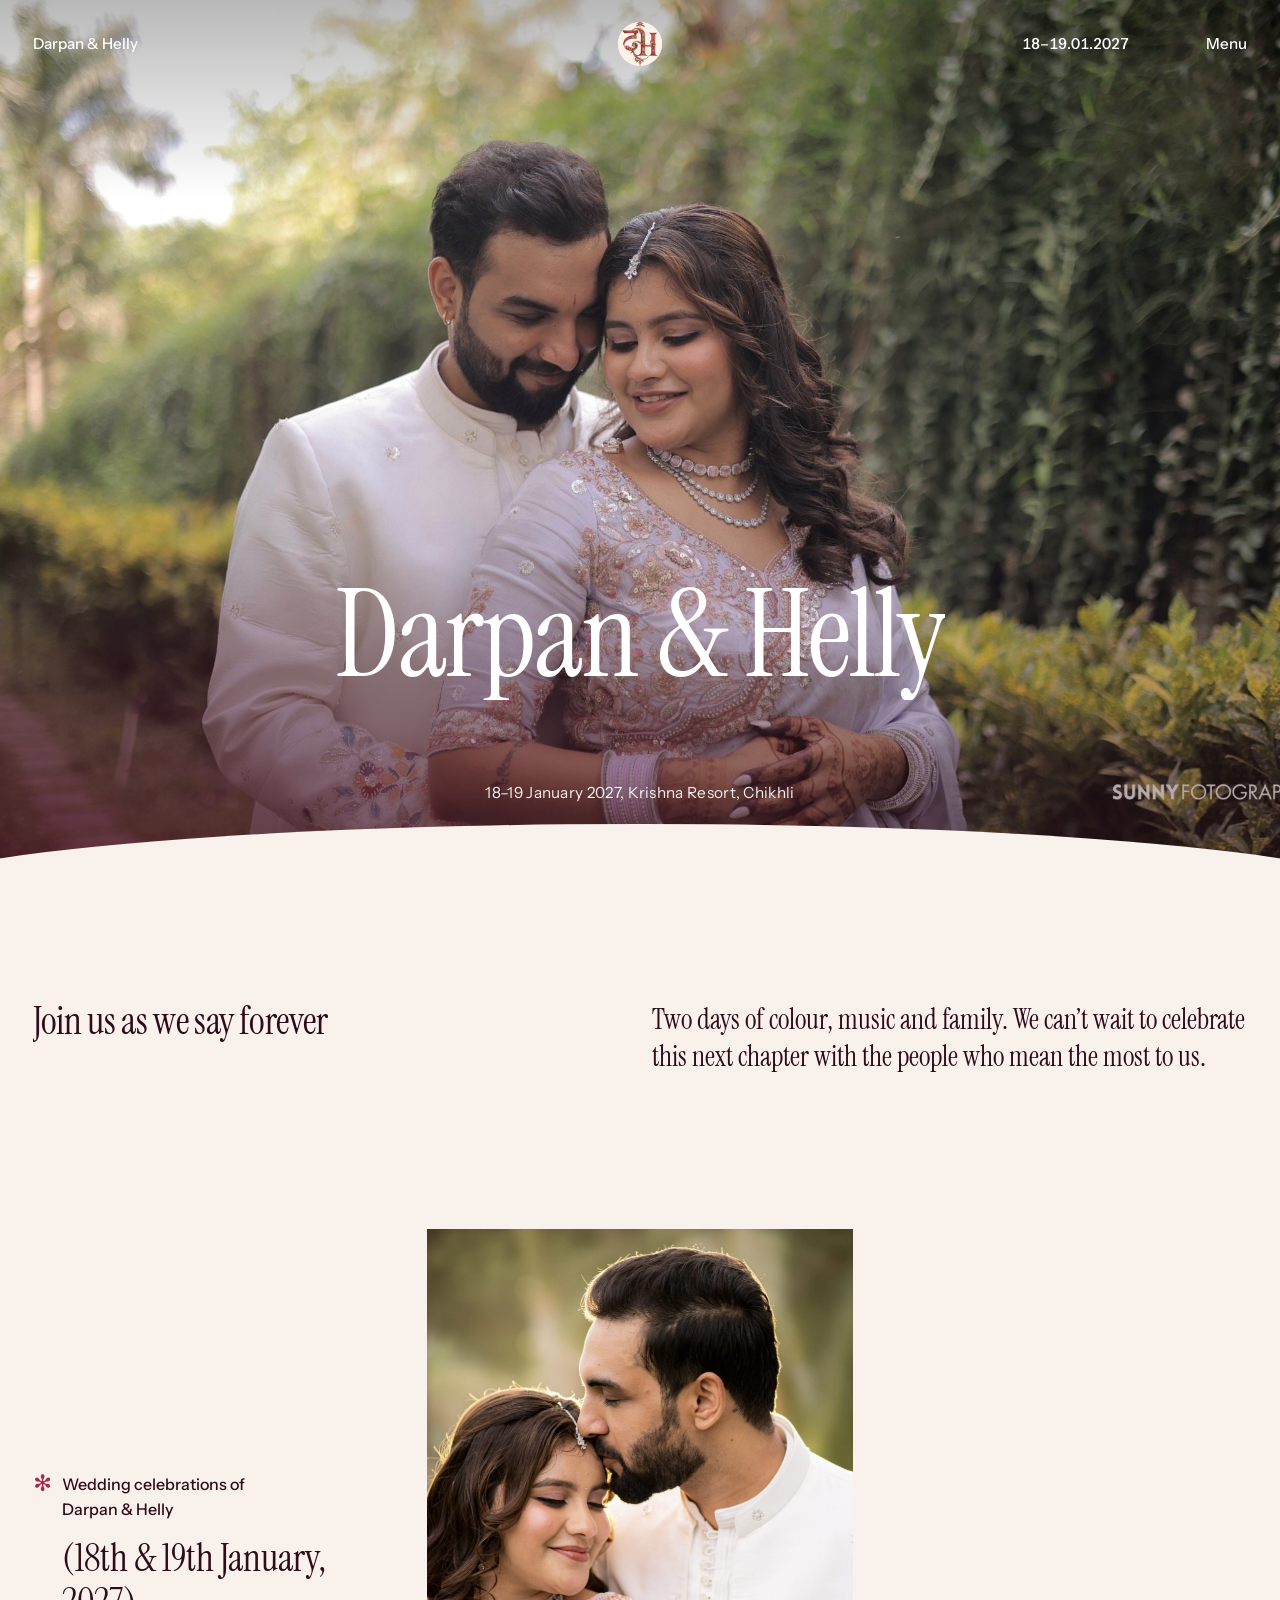
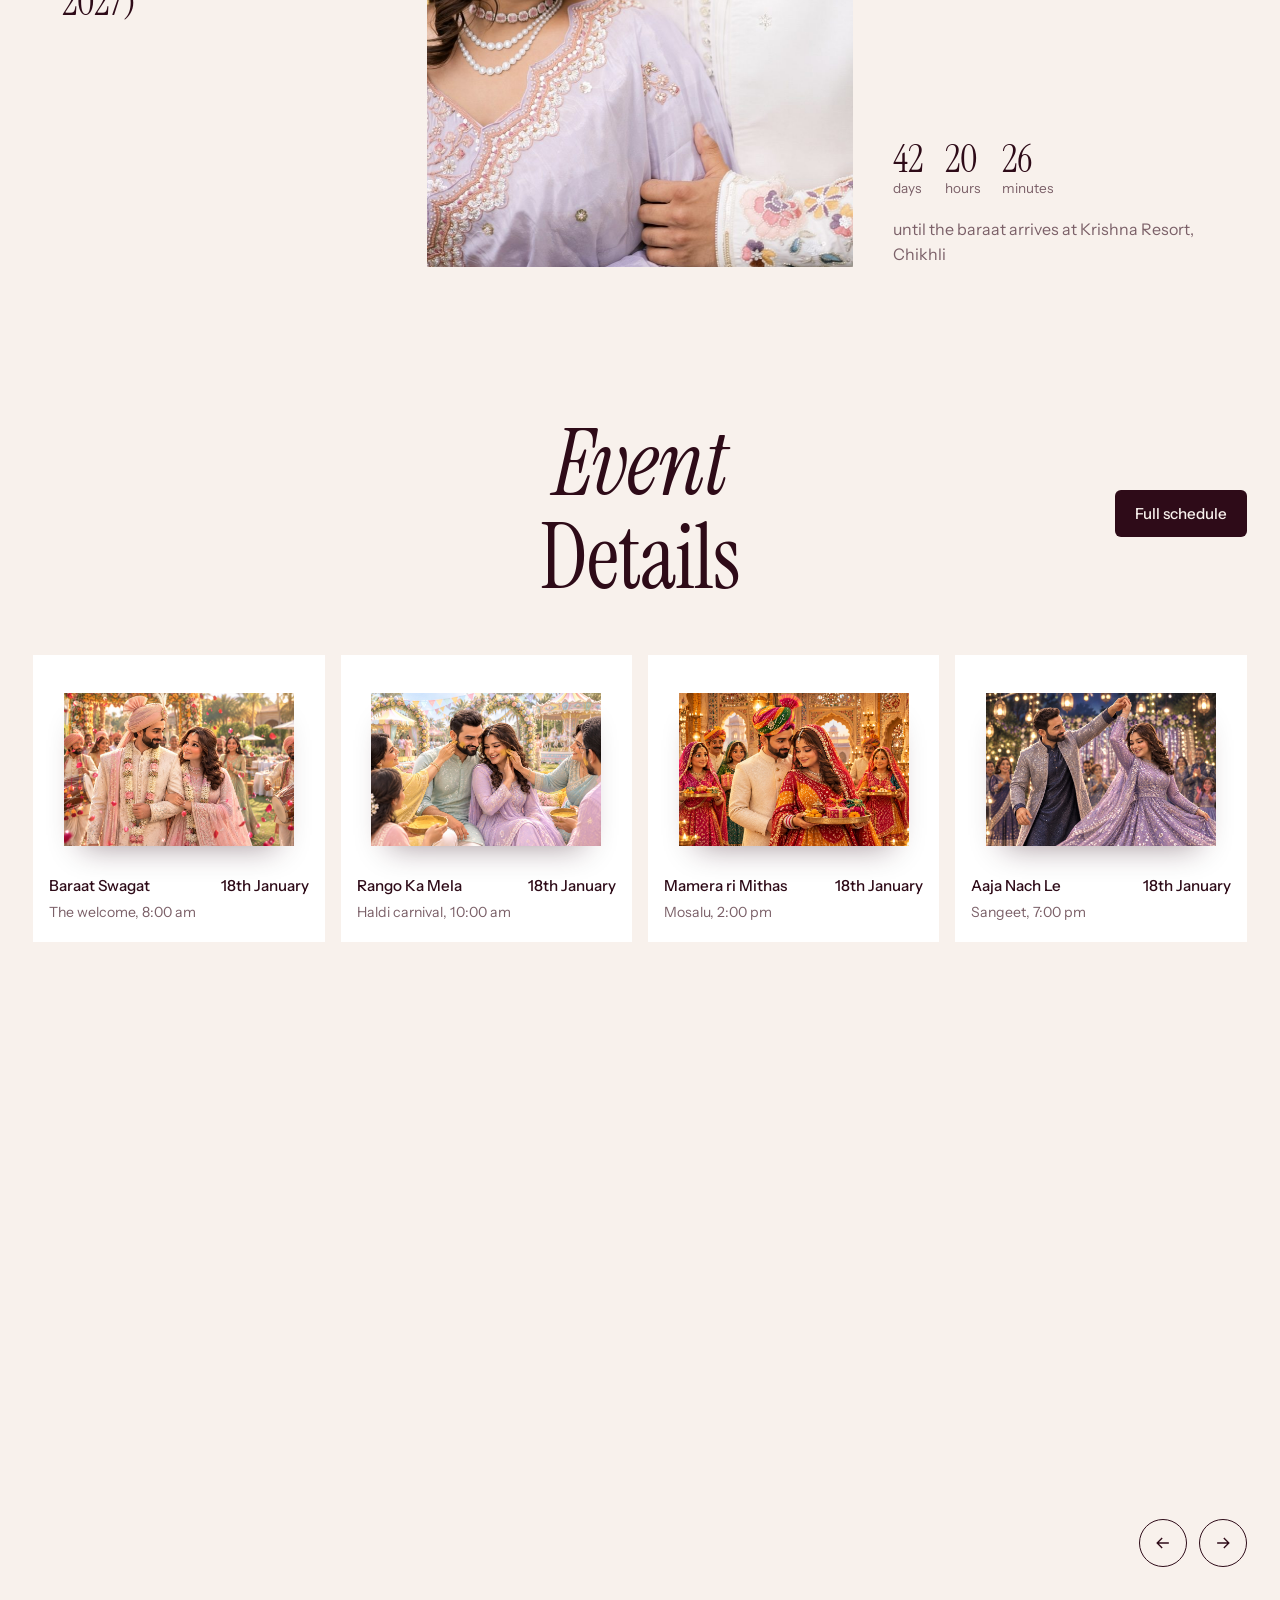
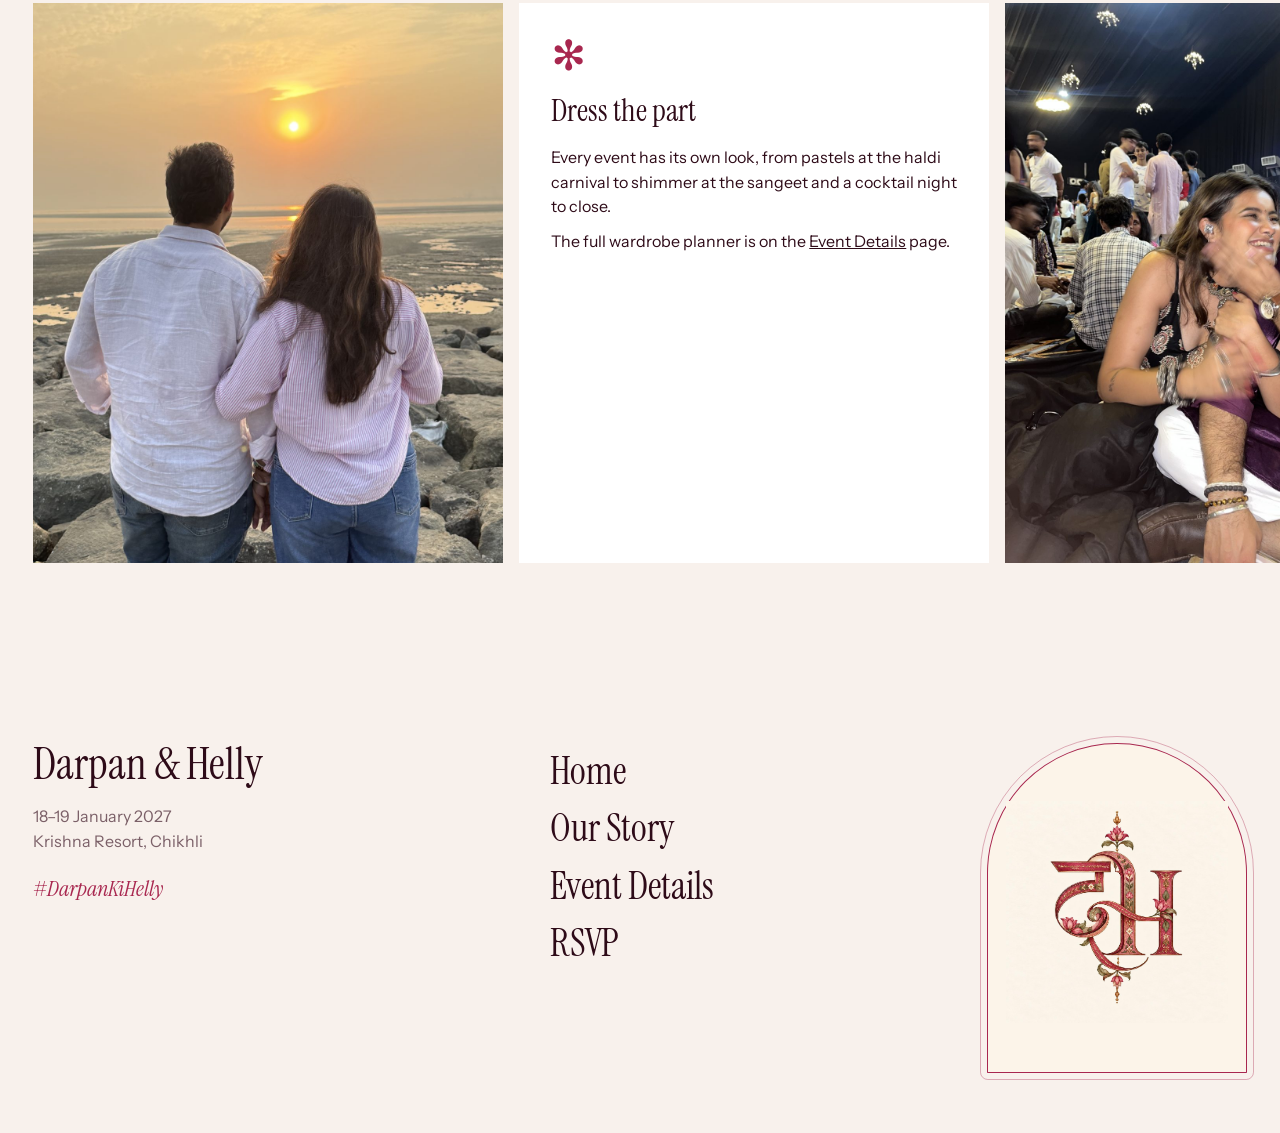
==== index.html @ 76042029 "Add Darpan & Helly wedding website Multi-page invitation site: home, story, events schedule, per-eve" ====
<!doctype html>
<html lang="en">
<head>
<meta charset="utf-8">
<meta name="viewport" content="width=device-width, initial-scale=1, viewport-fit=cover">
<title>Darpan &amp; Helly – 18–19 January 2027</title>
<meta name="description" content="Darpan & Helly invite you to their wedding celebrations, 18–19 January 2027 at Krishna Resort, Chikhli. #DarpanKiHelly">
<meta property="og:title" content="Darpan & Helly – #DarpanKiHelly">
<meta property="og:description" content="18–19 January 2027, Krishna Resort, Chikhli">
<meta property="og:image" content="assets/img/hero.jpg">
<meta name="theme-color" content="#F8F1EC">
<link rel="icon" href="assets/img/logo.jpg">
<link rel="preconnect" href="https://fonts.googleapis.com">
<link rel="preconnect" href="https://fonts.gstatic.com" crossorigin>
<link href="https://fonts.googleapis.com/css2?family=Instrument+Sans:wght@400;500;600&family=Instrument+Serif:ital@0;1&display=swap" rel="stylesheet">
<link rel="stylesheet" href="assets/style.css">
</head>
<body>

<header class="head">
  <a class="head__names" href="index.html">Darpan &amp; Helly</a>
  <a class="head__mark" href="index.html" aria-label="Home"><img src="assets/img/logo.jpg" alt=""></a>
  <div class="head__right">
    <span class="head__date">18–19.01.2027</span>
    <button class="head__menu" type="button" aria-expanded="false" aria-controls="menu">Menu</button>
  </div>
</header>
<nav class="menu" id="menu" aria-hidden="true" aria-label="Site">
  <div class="menu__photo"><img src="assets/img/IMG_0318.jpg" alt=""></div>
  <ul class="menu__links">
    <li><a href="index.html" aria-current="page">Home</a></li>
    <li><a href="story.html">Our Story</a></li>
    <li><a href="events.html">Event Details</a></li>
    <li><a href="rsvp.html">RSVP</a></li>
  </ul>
</nav>

<main>
  <section class="hero">
    <div class="hero__img"><img src="assets/img/hero.jpg" alt="Darpan holding Helly close in a garden" fetchpriority="high"></div>
    <h1 class="hero__title" data-lines>
      <span class="line"><span>Darpan &amp; Helly</span></span>
      <span class="line"><span class="hero__sub">18–19 January 2027, Krishna Resort, Chikhli</span></span>
    </h1>
  </section>

  <section class="intro wrap">
    <h2 class="h-lg" data-lines><span class="line"><span>Join us as we say forever</span></span></h2>
    <p class="lede fade" data-delay="1">Two days of colour, music and family. We can’t wait to celebrate this next chapter with the people who mean the most to us.</p>
  </section>

  <section class="feature wrap section">
    <div class="feature__text fade">
      <span class="feature__star" aria-hidden="true">✻</span>
      <div>
        <p class="feature__label">Wedding celebrations of Darpan &amp; Helly</p>
        <p class="feature__dates">(18th &amp; 19th January, 2027)</p>
      </div>
    </div>
    <div class="feature__photo"><img src="assets/img/IMG_2235.jpg" alt="Darpan kisses Helly's forehead at golden hour"></div>
    <div class="feature__side fade" data-delay="1">
      <div class="countdown" id="countdown" aria-label="Time until the celebrations begin">
        <div><b data-u="d">–</b><span>days</span></div>
        <div><b data-u="h">–</b><span>hours</span></div>
        <div><b data-u="m">–</b><span>minutes</span></div>
      </div>
      <p class="feature__place">until the baraat arrives at Krishna Resort, Chikhli</p>
    </div>
  </section>

  <section class="wrap section" aria-labelledby="ev-h">
    <div class="sec-head">
      <h2 class="display" id="ev-h" data-lines><span class="line"><span><i>Event</i></span></span><span class="line"><span>Details</span></span></h2>
      <a class="btn" href="events.html">Full schedule</a>
    </div>
    <div class="cards cards--all" id="eventCards"></div>
  </section>

  <section class="section" aria-labelledby="notes-h">
    <div class="notes__top wrap">
      <div>
        <h2 class="h-lg" id="notes-h" data-lines><span class="line"><span>Notes to keep in mind!</span></span></h2>
        <p class="fade" style="margin-top:16px">Everything you need to know in one place. Give it a quick read so nothing catches you off guard.</p>
      </div>
      <div class="notes__arrows">
        <button class="arrow" type="button" data-prev aria-label="Previous note"><svg viewBox="0 0 24 24" fill="none" stroke="currentColor" stroke-width="1.6"><path d="M19 12H5M11 6l-6 6 6 6"/></svg></button>
        <button class="arrow" type="button" data-next aria-label="Next note"><svg viewBox="0 0 24 24" fill="none" stroke="currentColor" stroke-width="1.6"><path d="M5 12h14M13 6l6 6-6 6"/></svg></button>
      </div>
    </div>
    <div class="track fade">
      <div class="note"><img src="assets/img/IMG_0069.jpg" alt="Darpan and Helly watching the sunset by the sea" loading="lazy"></div>
      <div class="note note--text">
        <span class="note__star" aria-hidden="true">✻</span>
        <h3>Dress the part</h3>
        <p>Every event has its own look, from pastels at the haldi carnival to shimmer at the sangeet and a cocktail night to close.</p>
        <p>The full wardrobe planner is on the <a href="events.html#planner">Event Details</a> page.</p>
      </div>
      <div class="note"><img src="assets/img/IMG_0826.jpg" alt="Helly laughing as Darpan teases her" loading="lazy"></div>
      <div class="note note--text">
        <span class="note__star" aria-hidden="true">✻</span>
        <h3>Pack for the pool</h3>
        <p>On the morning of the 19th, the Cricket Olympics are followed by a pool party. Bring jeans or trackpants for the match, and swimwear for after.</p>
      </div>
      <div class="note"><img src="assets/img/IMG_0326.jpg" alt="Helly's lehenga flares as she spins" loading="lazy"></div>
      <div class="note note--text">
        <span class="note__star" aria-hidden="true">✻</span>
        <h3>Chovihaar facility</h3>
        <p>Chovihaar is available on both evenings, on 18th and 19th January.</p>
      </div>
      <div class="note"><img src="assets/img/IMG_8492.jpg" alt="Helly's mehendi hand with her ring, resting on Darpan's" loading="lazy"></div>
      <div class="note note--text">
        <span class="note__star" aria-hidden="true">✻</span>
        <h3>RSVP early</h3>
        <p>Let us know you’re coming so we can plan stay, meals and transport. Send your RSVP from the <a href="rsvp.html">RSVP page</a>, or call Darpan on +91 98247 68648.</p>
        <p>Breakfast on the morning of the 20th wraps things up.</p>
      </div>
    </div>
  </section>
</main>

<footer class="foot wrap">
  <div>
    <p class="foot__names">Darpan &amp; Helly</p>
    <p class="foot__info">18–19 January 2027<br>Krishna Resort, Chikhli</p>
    <p class="foot__tag">#DarpanKiHelly</p>
  </div>
  <ul class="foot__links">
    <li><a href="index.html">Home</a></li>
    <li><a href="story.html">Our Story</a></li>
    <li><a href="events.html">Event Details</a></li>
    <li><a href="rsvp.html">RSVP</a></li>
  </ul>
  <div class="foot__card"><img src="assets/img/logo.jpg" alt="Darpan and Helly monogram" loading="lazy"></div>
</footer>

<script src="assets/events-data.js"></script>
<script src="assets/main.js"></script>
</body>
</html>
---- assets/style.css ----
/* Darpan & Helly — editorial layout, colours from the monogram */
:root {
  --bg: #F8F1EC;
  --card: #FFFFFF;
  --sand: #F1E6DA;     /* menu + notes */
  --ink: #2E0B18;      /* deep wine text */
  --rani: #A8274F;     /* monogram crimson-pink */
  --wine: #6E1530;     /* story page */
  --lotus: #E39AAE;
  --sage: #6F7F55;
  --muted: #7B6068;
  --line: rgba(46, 11, 24, .14);

  --serif: "Instrument Serif", "Times New Roman", serif;
  --sans: "Instrument Sans", system-ui, sans-serif;

  --gutter: clamp(16px, 2.6vw, 40px);
  --ease: cubic-bezier(.22, 1, .36, 1);
}

*, *::before, *::after { box-sizing: border-box; }
html { -webkit-text-size-adjust: 100%; }
body {
  margin: 0;
  background: var(--bg);
  color: var(--ink);
  font-family: var(--sans);
  font-size: 16px;
  line-height: 1.55;
  overflow-x: hidden;
}
body.menu-open { overflow: hidden; }
img { display: block; max-width: 100%; }
a { color: inherit; }
button { font: inherit; color: inherit; }
:focus-visible { outline: 2px solid var(--rani); outline-offset: 3px; }
.sr-only { position: absolute; width: 1px; height: 1px; overflow: hidden; clip: rect(0 0 0 0); white-space: nowrap; }

.serif { font-family: var(--serif); font-weight: 400; }
.display {
  font-family: var(--serif); font-weight: 400;
  font-size: clamp(3rem, 7vw, 6.2rem);
  line-height: .98; letter-spacing: -.01em;
  margin: 0;
}
.display i { font-style: italic; }
.h-lg { font-family: var(--serif); font-weight: 400; font-size: clamp(2.2rem, 4.2vw, 3.6rem); line-height: 1.02; letter-spacing: -.01em; margin: 0; }
.h-md { font-family: var(--serif); font-weight: 400; font-size: clamp(1.6rem, 2.4vw, 2.2rem); line-height: 1.1; margin: 0; }
.lede { font-family: var(--serif); font-size: clamp(1.45rem, 2.2vw, 2rem); line-height: 1.3; margin: 0; }
.wrap { padding-left: var(--gutter); padding-right: var(--gutter); }
.section { padding-top: clamp(80px, 12vw, 160px); }

.btn {
  display: inline-flex; align-items: center; justify-content: center; gap: .5em;
  background: var(--ink); color: var(--bg);
  border: 0; border-radius: 6px;
  padding: .75em 1.3em;
  font-size: .95rem; font-weight: 500;
  text-decoration: none; cursor: pointer;
  transition: background .3s var(--ease), transform .3s var(--ease);
}
.btn:hover { background: var(--rani); }
.btn--pill { border-radius: 999px; }
.btn--light { background: var(--bg); color: var(--ink); }
.btn--light:hover { background: var(--lotus); }
.btn--line { background: transparent; color: var(--ink); box-shadow: inset 0 0 0 1px var(--ink); }
.btn--line:hover { background: var(--ink); color: var(--bg); }

/* ---------- Header ---------- */
.head {
  position: fixed; top: 0; left: 0; right: 0; z-index: 40;
  display: grid; grid-template-columns: 1fr auto 1fr; align-items: center;
  padding: 22px var(--gutter);
  color: #fff;
  transition: transform .5s var(--ease), background .4s, color .4s, padding .4s;
}
.head__names { font-size: .95rem; font-weight: 500; text-decoration: none; justify-self: start; }
.head__mark { width: 44px; height: 44px; border-radius: 50%; overflow: hidden; justify-self: center; background: #FCF4E9; }
.head__mark img { width: 100%; height: 100%; object-fit: cover; transform: scale(1.35); }
.head__right { justify-self: end; display: flex; align-items: center; gap: clamp(18px, 6vw, 120px); }
.head__date { font-size: .95rem; font-weight: 500; font-variant-numeric: tabular-nums; }
.head__menu { background: none; border: 0; padding: 6px 0; cursor: pointer; font-weight: 500; font-size: .95rem; }
.head.is-solid { background: rgba(248, 241, 236, .92); backdrop-filter: blur(10px); color: var(--ink); padding-top: 12px; padding-bottom: 12px; box-shadow: 0 1px 0 var(--line); }
.head.is-hidden { transform: translateY(-100%); }
.head--dark { color: var(--ink); }
body.menu-open .head { color: var(--ink); background: transparent; box-shadow: none; transform: none; }
@media (max-width: 560px) { .head__date { display: none; } }

/* ---------- Menu overlay ---------- */
.menu {
  position: fixed; inset: 0; z-index: 35;
  background: var(--sand);
  display: grid; grid-template-columns: 1fr; align-items: center;
  padding: 100px var(--gutter) 40px;
  clip-path: inset(0 0 100% 0);
  visibility: hidden;
  transition: clip-path .8s var(--ease), visibility 0s .8s;
}
.menu.is-open { clip-path: inset(0 0 0 0); visibility: visible; transition: clip-path .8s var(--ease); }
.menu__photo { display: none; height: 100%; max-height: 640px; overflow: hidden; }
.menu__photo img { width: 100%; height: 100%; object-fit: cover; transform: scale(1.15); transition: transform 1.2s var(--ease); }
.menu.is-open .menu__photo img { transform: scale(1); }
.menu__links { list-style: none; margin: 0; padding: 0; justify-self: center; text-align: center; }
.menu__links li { overflow: hidden; }
.menu__links a {
  display: inline-block; text-decoration: none;
  font-family: var(--serif); font-size: clamp(2.6rem, 6vw, 4.2rem); line-height: 1.15;
  transform: translateY(110%);
  transition: transform .8s var(--ease), color .3s;
}
.menu__links a:hover, .menu__links a[aria-current="page"] { color: var(--rani); }
.menu.is-open .menu__links a { transform: none; }
.menu.is-open .menu__links li:nth-child(1) a { transition-delay: .25s; }
.menu.is-open .menu__links li:nth-child(2) a { transition-delay: .32s; }
.menu.is-open .menu__links li:nth-child(3) a { transition-delay: .39s; }
.menu.is-open .menu__links li:nth-child(4) a { transition-delay: .46s; }
@media (min-width: 860px) {
  .menu { grid-template-columns: minmax(0, 1fr) minmax(0, 1.4fr); gap: 40px; }
  .menu__photo { display: block; max-width: 440px; }
}

/* ---------- Hero ---------- */
.hero {
  position: relative; height: 100svh; min-height: 560px;
  overflow: hidden; color: #fff;
  display: flex; align-items: flex-end; justify-content: center;
}
.hero__img { position: absolute; inset: 0; }
.hero__img img { width: 100%; height: 100%; object-fit: cover; object-position: 50% 30%; transform: scale(1.12); transition: transform 2.4s var(--ease); }
.is-loaded .hero__img img { transform: scale(1); }
.hero::before { /* soft wine vignette for legible type */
  content: ""; position: absolute; inset: 0; z-index: 1;
  background:
    radial-gradient(120% 70% at 0% 100%, rgba(78, 12, 34, .55), transparent 60%),
    linear-gradient(to bottom, rgba(0,0,0,.28), transparent 22%, transparent 55%, rgba(46, 11, 24, .45));
}
.hero::after { /* the curved edge */
  content: ""; position: absolute; z-index: 2;
  left: -10%; right: -10%; bottom: -1px; height: clamp(36px, 6vw, 90px);
  background: var(--bg);
  border-radius: 50% 50% 0 0 / 100% 100% 0 0;
}
.hero__title {
  position: relative; z-index: 3;
  margin: 0 0 clamp(44px, 6vw, 80px); padding: 0 var(--gutter);
  text-align: center;
  font-family: var(--serif); font-weight: 400;
  font-size: clamp(3.6rem, 9.5vw, 8.6rem); line-height: .95; letter-spacing: -.015em;
}
.hero__sub { display: block; font-family: var(--sans); font-size: clamp(.95rem, 1.2vw, 1.1rem); letter-spacing: .02em; margin-top: .9em; opacity: .92; }
.hero--short { height: 78svh; }

/* ---------- Reveal animations ---------- */
.line { display: block; overflow: hidden; padding-bottom: .06em; }
.line > span { display: inline-block; transform: translateY(105%); transition: transform 1.1s var(--ease); }
.in .line > span, .line.in > span { transform: none; }
.in .line:nth-child(2) > span { transition-delay: .12s; }
.in .line:nth-child(3) > span { transition-delay: .24s; }

.fade { opacity: 0; transform: translateY(28px); transition: opacity 1s var(--ease), transform 1s var(--ease); }
.fade.in { opacity: 1; transform: none; }
.fade[data-delay="1"] { transition-delay: .12s; }
.fade[data-delay="2"] { transition-delay: .24s; }
.fade[data-delay="3"] { transition-delay: .36s; }

.reveal-img { overflow: hidden; clip-path: inset(18% 8% 18% 8%); transition: clip-path 1.4s var(--ease); }
.reveal-img img { transform: scale(1.25); transition: transform 1.6s var(--ease); }
.reveal-img.in { clip-path: inset(0 0 0 0); }
.reveal-img.in img { transform: scale(1); }

/* ---------- Intro ---------- */
.intro { display: grid; gap: 24px; padding-top: clamp(64px, 8vw, 120px); }
.intro .h-lg { font-size: clamp(2rem, 3vw, 2.6rem); }
@media (min-width: 860px) { .intro { grid-template-columns: 1fr 1fr; } }

/* ---------- Feature photo ---------- */
.feature { display: grid; gap: 40px; align-items: center; }
.feature__text { display: flex; gap: 10px; }
.feature__star { font-size: 1.4rem; line-height: 1; color: var(--rani); }
.feature__label { font-weight: 500; margin: 0 0 14px; max-width: 12em; }
.feature__dates { font-family: var(--serif); font-size: clamp(2rem, 3vw, 2.8rem); line-height: 1.15; margin: 0; }
.feature__photo { width: min(100%, 440px); justify-self: center; aspect-ratio: 2 / 3; overflow: hidden; }
.feature__photo img { width: 100%; height: 100%; object-fit: cover; will-change: transform; }
.feature__side { align-self: end; }
.countdown { display: flex; gap: 22px; margin: 0; }
.countdown div { display: flex; flex-direction: column; }
.countdown b { font-family: var(--serif); font-weight: 400; font-size: clamp(2rem, 3vw, 2.6rem); line-height: 1; font-variant-numeric: tabular-nums; }
.countdown span { font-size: .85rem; color: var(--muted); }
.feature__place { margin: 18px 0 0; color: var(--muted); }
@media (min-width: 860px) {
  .feature { grid-template-columns: 1fr 1.2fr 1fr; }
  .feature__text { justify-self: center; }
}

/* ---------- Event cards ---------- */
.sec-head { display: grid; grid-template-columns: 1fr auto 1fr; align-items: end; margin-bottom: clamp(28px, 4vw, 48px); }
.sec-head .display { grid-column: 2; text-align: center; }
.sec-head .btn { grid-column: 3; justify-self: end; align-self: center; }
@media (max-width: 640px) { .sec-head { grid-template-columns: 1fr; gap: 20px; } .sec-head .display, .sec-head .btn { grid-column: 1; justify-self: center; } }

.cards { display: grid; gap: 16px; }
@media (min-width: 760px) { .cards { grid-template-columns: repeat(3, 1fr); } }
.card {
  background: var(--card); text-decoration: none;
  display: flex; flex-direction: column; justify-content: space-between;
  padding: clamp(40px, 7vw, 110px) clamp(28px, 4vw, 56px) 18px;
  min-height: 420px;
}
.card__img { overflow: hidden; aspect-ratio: 3 / 2; box-shadow: 0 18px 30px -18px rgba(46, 11, 24, .45); }
.card__img img { width: 100%; height: 100%; object-fit: cover; transition: transform 1s var(--ease); }
.card:hover .card__img img { transform: scale(1.06); }
.card__meta { display: flex; justify-content: space-between; gap: 12px; margin: 48px calc(-1 * clamp(28px, 4vw, 56px) + 16px) 0; font-size: .95rem; }

/* ---------- Notes carousel ---------- */
.notes__top { display: grid; gap: 16px; align-items: end; margin-bottom: 36px; }
.notes__top p { margin: 0; max-width: 26em; }
.notes__arrows { display: flex; gap: 12px; justify-self: end; }
.arrow {
  width: 48px; height: 48px; border-radius: 50%;
  border: 1.5px solid var(--ink); background: transparent; cursor: pointer;
  display: grid; place-items: center; transition: background .3s, color .3s;
}
.arrow:hover { background: var(--ink); color: var(--bg); }
.arrow svg { width: 20px; height: 20px; }
@media (min-width: 760px) { .notes__top { grid-template-columns: 1fr auto; } }

.track {
  display: flex; gap: 16px;
  overflow-x: auto; scroll-snap-type: x mandatory; scroll-behavior: smooth;
  padding: 0 var(--gutter); scroll-padding: 0 var(--gutter);
  scrollbar-width: none;
}
.track::-webkit-scrollbar { display: none; }
.note {
  flex: 0 0 auto; width: min(84vw, 470px); aspect-ratio: 470 / 560;
  scroll-snap-align: start;
  background: var(--card); overflow: hidden;
}
.note img { width: 100%; height: 100%; object-fit: cover; }
.note--text { padding: clamp(24px, 3vw, 32px); }
.note__star { font-size: 2.6rem; line-height: 1; color: var(--rani); display: block; margin-bottom: 18px; }
.note--text h3 { font-family: var(--serif); font-weight: 400; font-size: clamp(1.8rem, 2.4vw, 2.2rem); line-height: 1.1; margin: 0 0 16px; }
.note--text p { margin: 0 0 .6em; }

/* ---------- Footer ---------- */
.foot { display: grid; gap: 40px; padding-top: clamp(100px, 14vw, 200px); padding-bottom: 60px; align-items: start; }
.foot__names { font-family: var(--serif); font-size: clamp(2.2rem, 3.4vw, 3rem); margin: 0 0 18px; line-height: 1; }
.foot__info { margin: 0; color: var(--muted); }
.foot__tag { margin: 18px 0 0; font-family: var(--serif); font-style: italic; font-size: 1.4rem; color: var(--rani); }
.foot__links { list-style: none; margin: 0; padding: 0; }
.foot__links a { font-family: var(--serif); font-size: clamp(2rem, 3vw, 2.6rem); text-decoration: none; line-height: 1.5; transition: color .3s; }
.foot__links a:hover { color: var(--rani); }
.foot__card {
  width: min(100%, 260px); aspect-ratio: 260 / 330;
  background: #FCF4E9; border-radius: 999px 999px 6px 6px;
  border: 1px solid var(--rani); outline: 1px solid rgba(168, 39, 79, .35); outline-offset: 6px;
  display: grid; place-items: center; padding: 26px 18px 18px;
  justify-self: start;
}
.foot__card img { width: 100%; }
.foot__card p { margin: 0; font-family: var(--serif); color: var(--rani); font-size: 1.2rem; }
@media (min-width: 860px) { .foot { grid-template-columns: minmax(0, 1.2fr) minmax(0, 1fr) 260px; } .foot__card { width: 260px; } }

/* ---------- Story page ---------- */
.story-hero { background: var(--wine); color: #FBEFEA; text-align: center; padding: 140px var(--gutter) 0; }
.story-hero__kicker { font-weight: 500; font-size: .95rem; margin: 0 0 14px; }
.story-hero .display { font-size: clamp(3.4rem, 8vw, 7rem); }
.story-hero__img { width: min(100%, 760px); margin: clamp(40px, 6vw, 70px) auto 0; aspect-ratio: 4 / 3; overflow: hidden; position: relative; top: 80px; margin-top: -0px; }
.story-hero__img img { width: 100%; height: 100%; object-fit: cover; object-position: 50% 20%; }
.story-hero + .section { padding-top: clamp(140px, 16vw, 220px); }
.story { display: grid; gap: 28px; }
.story p { margin: 0 0 1em; font-size: 1.05rem; max-width: 36em; }
.story .lede { font-size: clamp(1.45rem, 2.2vw, 2rem); }
@media (min-width: 860px) { .story { grid-template-columns: 1fr 1fr; } }

.family { display: grid; gap: 16px; }
.family__card { background: var(--card); padding: clamp(28px, 4vw, 48px); }
.family__card .h-md { margin-bottom: 14px; }
.family__card p { margin: 0; color: var(--muted); }
.family__card .family__elder { color: var(--ink); font-weight: 500; margin-bottom: 10px; }
@media (min-width: 760px) { .family { grid-template-columns: 1fr 1fr; } }

.gallery { columns: 2 220px; column-gap: 16px; }
.gallery figure { margin: 0 0 16px; break-inside: avoid; overflow: hidden; cursor: zoom-in; }
.gallery img { width: 100%; transition: transform 1s var(--ease); }
.gallery figure:hover img { transform: scale(1.04); }
@media (min-width: 900px) { .gallery { columns: 3; } }

.lightbox { position: fixed; inset: 0; z-index: 60; background: rgba(30, 6, 16, .94); display: grid; place-items: center; padding: 24px; opacity: 0; visibility: hidden; transition: opacity .4s, visibility 0s .4s; }
.lightbox.is-open { opacity: 1; visibility: visible; transition: opacity .4s; }
.lightbox img { max-height: 88vh; max-width: 100%; }
.lightbox button { position: absolute; top: 14px; right: 18px; background: none; border: 0; color: #fff; font-size: 2.4rem; cursor: pointer; line-height: 1; }

/* ---------- Events page ---------- */
.day { padding-top: clamp(64px, 9vw, 120px); }
.day__head { display: flex; align-items: baseline; justify-content: space-between; gap: 20px; border-bottom: 1px solid var(--line); padding-bottom: 18px; margin-bottom: 16px; flex-wrap: wrap; }
.day__head p { margin: 0; color: var(--muted); }
.ev-list { display: grid; gap: 16px; }
@media (min-width: 760px) { .ev-list { grid-template-columns: repeat(2, 1fr); } }
@media (min-width: 1180px) { .ev-list { grid-template-columns: repeat(3, 1fr); } }
.ev { background: var(--card); display: flex; flex-direction: column; }
.ev__band { height: 10px; display: flex; }
.ev__band span { flex: 1; background: var(--c); }
.ev__body { padding: clamp(24px, 3vw, 36px); display: flex; flex-direction: column; flex: 1; }
.ev__time { font-size: .9rem; color: var(--muted); margin: 0 0 14px; font-variant-numeric: tabular-nums; }
.ev__name { font-family: var(--serif); font-weight: 400; font-size: clamp(2rem, 2.8vw, 2.5rem); line-height: 1.05; margin: 0; }
.ev__what { font-family: var(--serif); font-style: italic; font-size: 1.3rem; margin: 4px 0 0; color: var(--rani); }
.ev__venue { margin: 16px 0 0; }
.ev__dress { margin: auto 0 0; padding-top: 24px; }
.ev__dress-title { font-weight: 500; margin: 0 0 10px; }
.swatches { list-style: none; display: flex; gap: 6px; padding: 0; margin: 0 0 12px; }
.swatches li { width: 26px; height: 26px; border-radius: 50%; background: var(--c); box-shadow: inset 0 0 0 1px rgba(0,0,0,.08); }
.shimmer li { background: radial-gradient(circle at 30% 30%, rgba(255,255,255,.75), transparent 45%), var(--c); }
.ev__dress dl { display: grid; grid-template-columns: auto 1fr; gap: 4px 14px; margin: 0; font-size: .95rem; }
.ev__dress dt { color: var(--muted); }
.ev__dress dd { margin: 0; }
.ev__rituals { list-style: none; padding: 0; margin: 16px 0 0; border-top: 1px solid var(--line); }
.ev__rituals li { display: grid; grid-template-columns: 4.6em 1fr; gap: 0 12px; padding: 10px 0; border-bottom: 1px solid var(--line); }
.ev__rituals b { font-weight: 500; }
.ev__rituals span:first-child { color: var(--muted); font-variant-numeric: tabular-nums; }
.ev__rituals em { display: block; font-style: normal; color: var(--muted); font-size: .92rem; }
.ev--wide { grid-column: 1 / -1; }
.day__note { margin: 14px 0 0; color: var(--sage); font-weight: 500; }

.planner { display: grid; gap: 30px; }
.planner__count { font-family: var(--serif); font-size: clamp(1.8rem, 2.6vw, 2.3rem); color: var(--rani); margin: 0; }
.checklist { list-style: none; margin: 0; padding: 0; border-top: 1px solid var(--line); }
.checklist li { border-bottom: 1px solid var(--line); }
.checklist label { display: grid; grid-template-columns: 26px 1fr; gap: 2px 16px; padding: 16px 0; cursor: pointer; }
.checklist input {
  grid-row: span 2; appearance: none; margin: 2px 0 0; width: 24px; height: 24px; border-radius: 50%;
  border: 1.5px solid var(--ink); display: grid; place-items: center; cursor: pointer; transition: background .25s;
}
.checklist input::after { content: ""; width: 10px; height: 6px; border: solid var(--bg); border-width: 0 0 2px 2px; transform: rotate(-45deg) translate(1px, -1px); }
.checklist input:checked { background: var(--rani); border-color: var(--rani); }
.checklist b { font-weight: 500; }
.checklist span { color: var(--muted); font-size: .95rem; }
.checklist input:checked ~ b { text-decoration: line-through; text-decoration-color: var(--rani); }
@media (min-width: 860px) { .planner { grid-template-columns: 1fr 1.3fr; } }

/* ---------- RSVP page ---------- */
.rsvp { display: grid; gap: 40px; padding-top: 150px; align-items: start; }
.rsvp__left p { margin: 18px 0 0; }
.rsvp__left .small { font-size: .9rem; color: var(--muted); }
.rsvp__card { border: 1px solid var(--ink); background: var(--bg); padding: clamp(24px, 3vw, 40px); }
.rsvp__card h2 { font-size: 1.05rem; font-weight: 600; text-align: center; margin: 0 0 24px; }
.field { display: grid; gap: 6px; margin-bottom: 18px; }
.field label, .field legend { font-size: .9rem; font-weight: 500; }
.field input[type="text"], .field input[type="number"], .field textarea {
  font: inherit; color: var(--ink); background: transparent;
  border: 0; border-bottom: 1px solid var(--line); padding: 8px 0; border-radius: 0;
}
.field input:focus, .field textarea:focus { outline: none; border-bottom-color: var(--rani); }
.field textarea { resize: vertical; min-height: 70px; }
fieldset.field { border: 0; padding: 0; margin: 0 0 18px; }
.chips { display: flex; flex-wrap: wrap; gap: 8px; margin-top: 6px; }
.chips label { position: relative; }
.chips input { position: absolute; opacity: 0; }
.chips span { display: inline-block; padding: 8px 14px; border-radius: 999px; box-shadow: inset 0 0 0 1px var(--ink); cursor: pointer; font-size: .9rem; transition: background .25s, color .25s; }
.chips input:checked + span { background: var(--ink); color: var(--bg); }
.chips input:focus-visible + span { outline: 2px solid var(--rani); outline-offset: 2px; }
.form-error { color: var(--rani); font-size: .9rem; margin: 0 0 12px; min-height: 1.2em; }
.rsvp__or { margin: 22px 0 10px; font-size: .9rem; color: var(--muted); text-align: center; }
.rsvp__calls { display: grid; gap: 10px; }
.rsvp__calls a { display: flex; justify-content: space-between; gap: 12px; padding: 12px 0; border-top: 1px solid var(--line); text-decoration: none; }
.rsvp__calls a span:last-child { color: var(--rani); font-weight: 500; }
@media (min-width: 900px) { .rsvp { grid-template-columns: 1fr 1fr; gap: 60px; } }

/* ---------- Page entrance ---------- */
body { animation: pageIn .8s var(--ease) both; }
@keyframes pageIn { from { opacity: 0; } }

@media (prefers-reduced-motion: reduce) {
  *, *::before, *::after { animation: none !important; transition: none !important; }
  .line > span, .fade, .reveal-img, .reveal-img img, .hero__img img, .menu__links a { transform: none !important; opacity: 1 !important; clip-path: none !important; }
  .track { scroll-behavior: auto; }
}

/* ---------- All-event cards ---------- */
.cards--all .card { min-height: 0; padding: clamp(28px, 3vw, 44px) clamp(22px, 2.4vw, 32px) 18px; }
.cards--all .card__meta { margin: 28px calc(-1 * clamp(22px, 2.4vw, 32px) + 16px) 0; font-weight: 500; }
.card__more { margin: 4px calc(-1 * clamp(22px, 2.4vw, 32px) + 16px) 0; font-size: .88rem; color: var(--muted); }
@media (min-width: 760px) { .cards--all { grid-template-columns: repeat(2, 1fr); } }
@media (min-width: 1100px) { .cards--all { grid-template-columns: repeat(4, 1fr); } }
.ev__link { margin-top: 20px; font-weight: 500; color: var(--rani); text-decoration: none; align-self: flex-start; }
.ev__link::after { content: ""; display: inline-block; width: 18px; height: 1px; background: currentColor; vertical-align: middle; margin-left: 8px; transition: width .3s var(--ease); }
.ev__link:hover::after { width: 30px; }

/* ---------- Single event page ---------- */
.evd { display: grid; gap: clamp(32px, 5vw, 64px); padding-top: clamp(48px, 7vw, 96px); align-items: start; }
.evd__what { font-family: var(--serif); font-style: italic; font-size: clamp(2.2rem, 4vw, 3.4rem); line-height: 1.05; color: var(--rani); margin: 0 0 28px; }
.evd__facts { display: grid; grid-template-columns: auto 1fr; gap: 0; margin: 0; border-top: 1px solid var(--line); }
.evd__facts dt, .evd__facts dd { padding: 14px 0; border-bottom: 1px solid var(--line); margin: 0; }
.evd__facts dt { color: var(--muted); padding-right: 28px; }
.evd__facts dd { font-family: var(--serif); font-size: 1.35rem; line-height: 1.3; }
.evd__actions { display: flex; flex-wrap: wrap; gap: 10px; margin-top: 28px; }
.evd__side { display: grid; gap: 16px; }
.evd__box { background: var(--card); padding: clamp(24px, 3vw, 40px); }
.evd__box:empty { display: none; }
.evd__box .h-md { margin-bottom: 16px; }
.evd__box .ev__rituals { margin-top: 0; }
.evd__box dl { display: grid; grid-template-columns: auto 1fr; gap: 6px 18px; margin: 0; }
.evd__box dt { color: var(--muted); }
.evd__box dd { margin: 0; }
.swatches--lg { gap: 10px; margin-bottom: 18px; }
.swatches--lg li { width: 44px; height: 44px; }
@media (min-width: 900px) { .evd { grid-template-columns: 1.1fr 1fr; } }

.upnext {
  display: grid; grid-template-columns: 1fr auto; gap: 4px 20px; align-items: center;
  text-decoration: none; padding: clamp(24px, 3vw, 40px) 0;
  border-top: 1px solid var(--ink); border-bottom: 1px solid var(--ink);
}
.upnext__label { grid-column: 1; font-size: .9rem; color: var(--muted); }
.upnext__name { grid-column: 1; font-family: var(--serif); font-size: clamp(2.4rem, 6vw, 5rem); line-height: 1; transition: color .3s; }
.upnext__date { grid-column: 1; color: var(--muted); }
.upnext__arrow { grid-column: 2; grid-row: 1 / span 3; width: clamp(52px, 6vw, 80px); height: clamp(52px, 6vw, 80px); border-radius: 50%; border: 1.5px solid var(--ink); display: grid; place-items: center; transition: background .3s, color .3s, transform .5s var(--ease); }
.upnext__arrow svg { width: 45%; height: 45%; }
.upnext:hover .upnext__name { color: var(--rani); }
.upnext:hover .upnext__arrow { background: var(--ink); color: var(--bg); transform: translateX(6px); }

/* ---------- 3D motion: event cards + event hero ---------- */
.cards--all .card { perspective: 900px; }
.cards--all .card.fade { transform: translateY(46px) rotateX(16deg); transform-origin: 50% 100%; transition: opacity 1s var(--ease), transform 1.2s var(--ease); }
.cards--all .card.fade.in { transform: none; }
.tilt { position: relative; transform-style: preserve-3d; transition: transform .7s var(--ease), box-shadow .7s var(--ease); will-change: transform; }
.tilt.is-tilting { transition: transform .12s linear, box-shadow .3s; box-shadow: 0 34px 50px -24px rgba(46, 11, 24, .55); }
.tilt__glare {
  position: absolute; inset: 0; z-index: 2; pointer-events: none;
  background: radial-gradient(circle at var(--gx, 50%) var(--gy, 50%), rgba(255, 255, 255, .45), transparent 55%);
  opacity: 0; transition: opacity .4s; mix-blend-mode: soft-light;
}
.tilt.is-tilting .tilt__glare { opacity: 1; }

.hero--3d { perspective: 1100px; }
.hero--3d .hero__img { inset: -5%; transform: rotateX(var(--rx, 0deg)) rotateY(var(--ry, 0deg)) translate3d(var(--tx, 0px), var(--ty, 0px), 0); transition: transform .9s var(--ease); animation: kenburns 16s ease-in-out 2.4s infinite alternate; }
@keyframes kenburns { from { scale: 1; } to { scale: 1.07; } }
.hero--3d .hero__title { transform: translate3d(calc(var(--tx, 0px) * -0.6), calc(var(--ty, 0px) * -0.6), 0); transition: transform .9s var(--ease); }
@media (prefers-reduced-motion: reduce) {
  .cards--all .card.fade { transform: none !important; }
  .hero--3d .hero__img, .hero--3d .hero__title { transform: none !important; animation: none !important; }
}
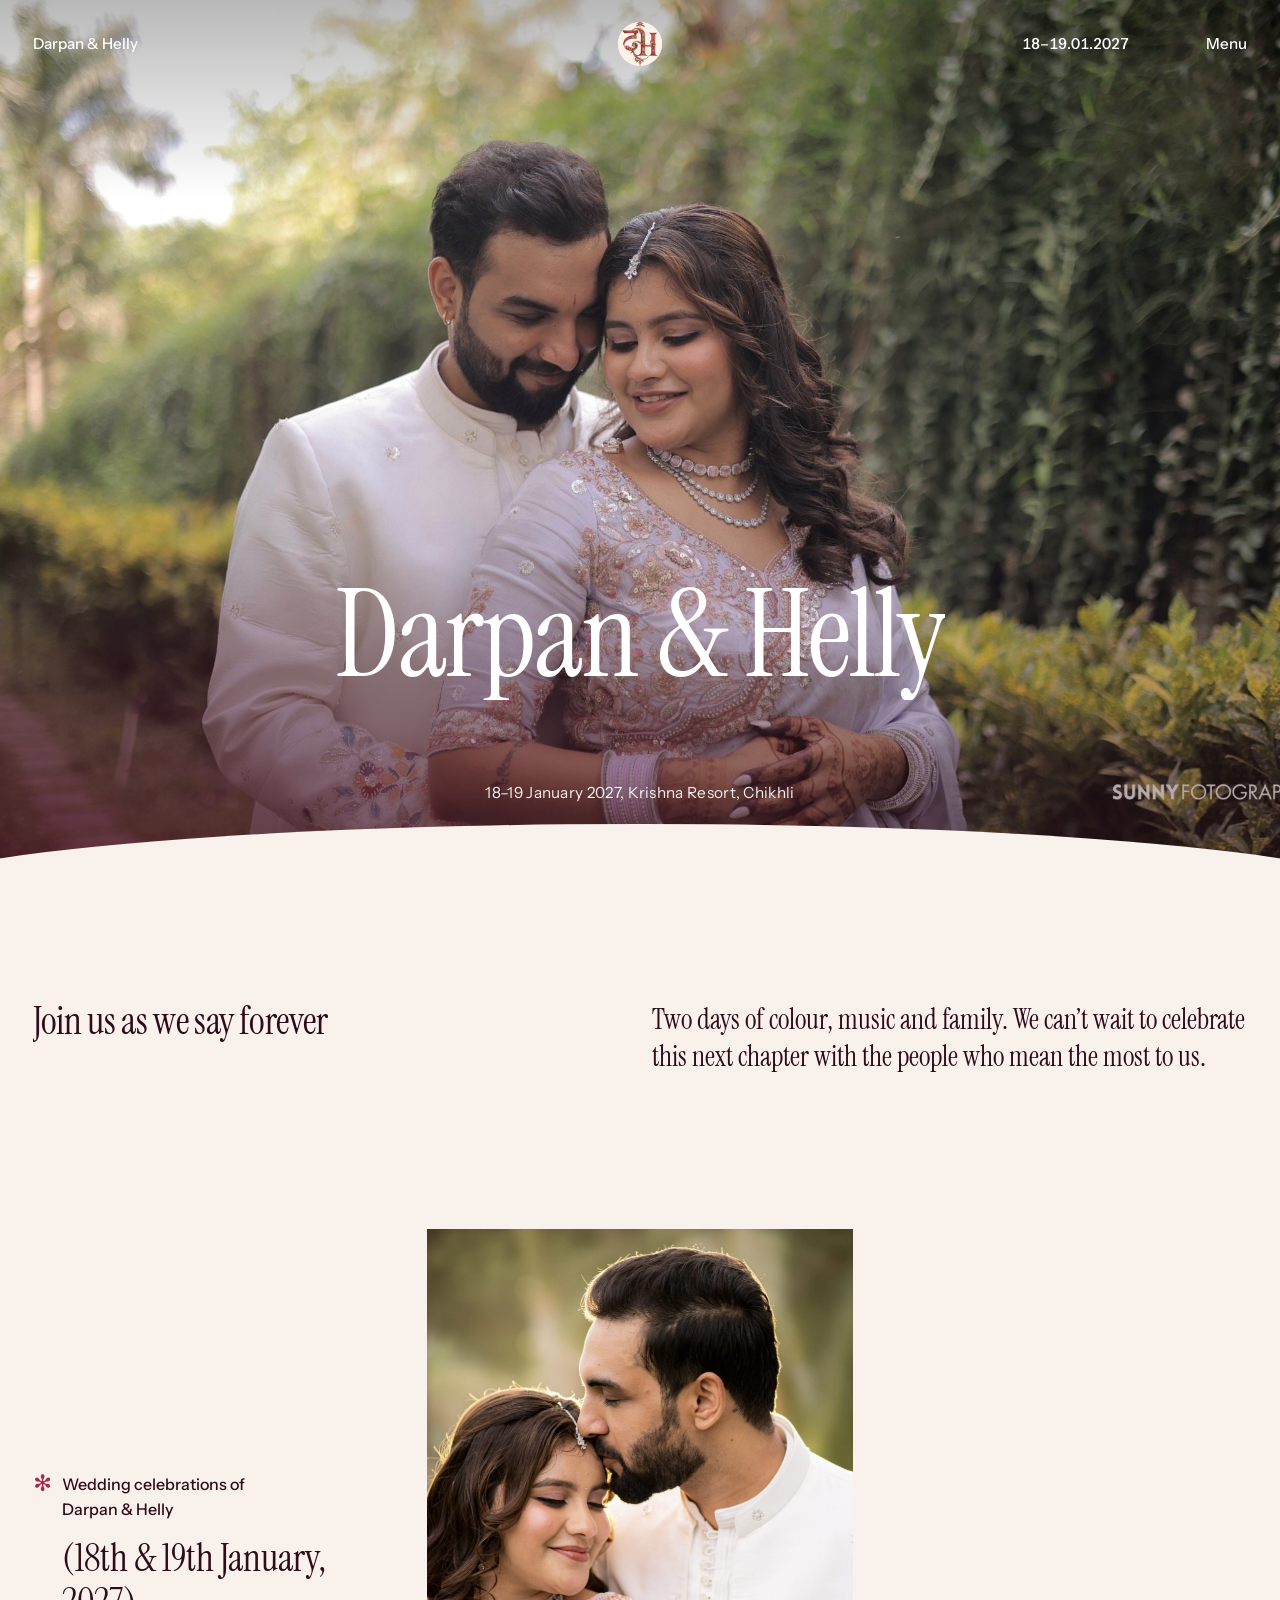
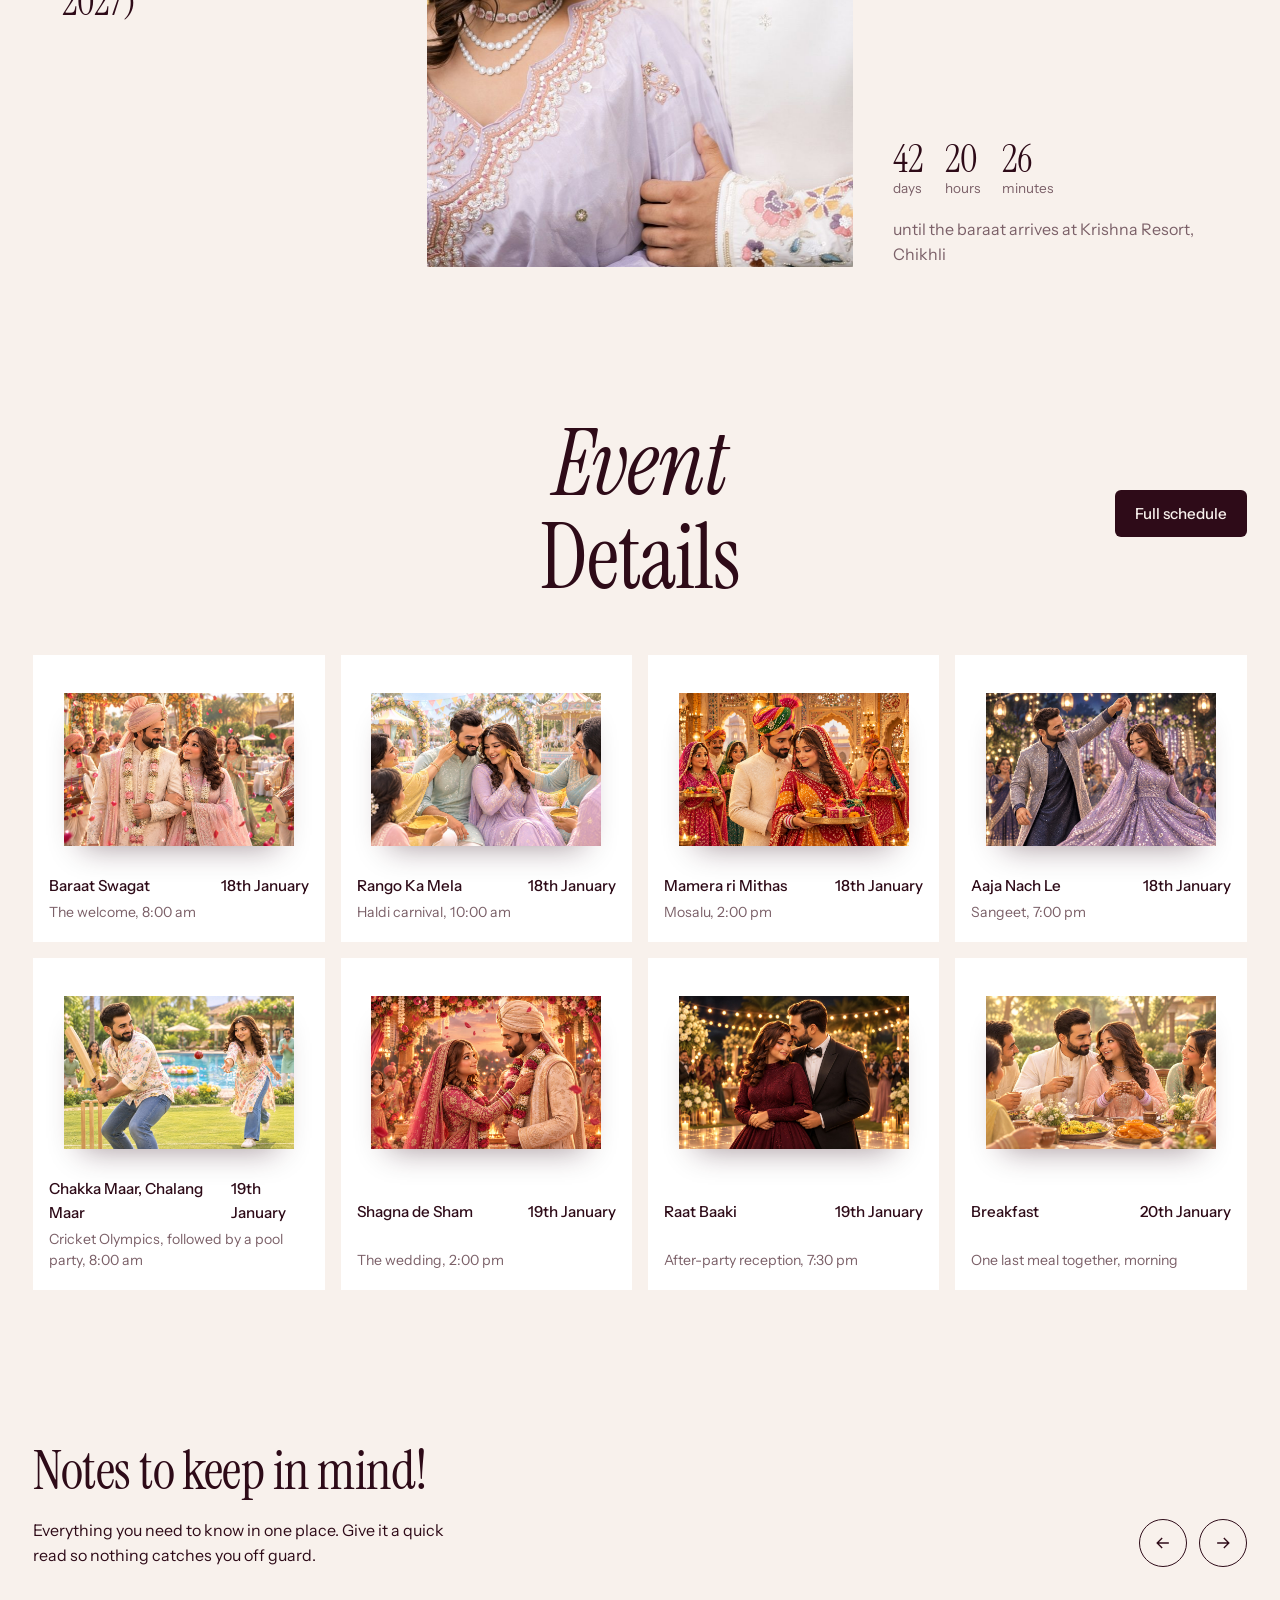
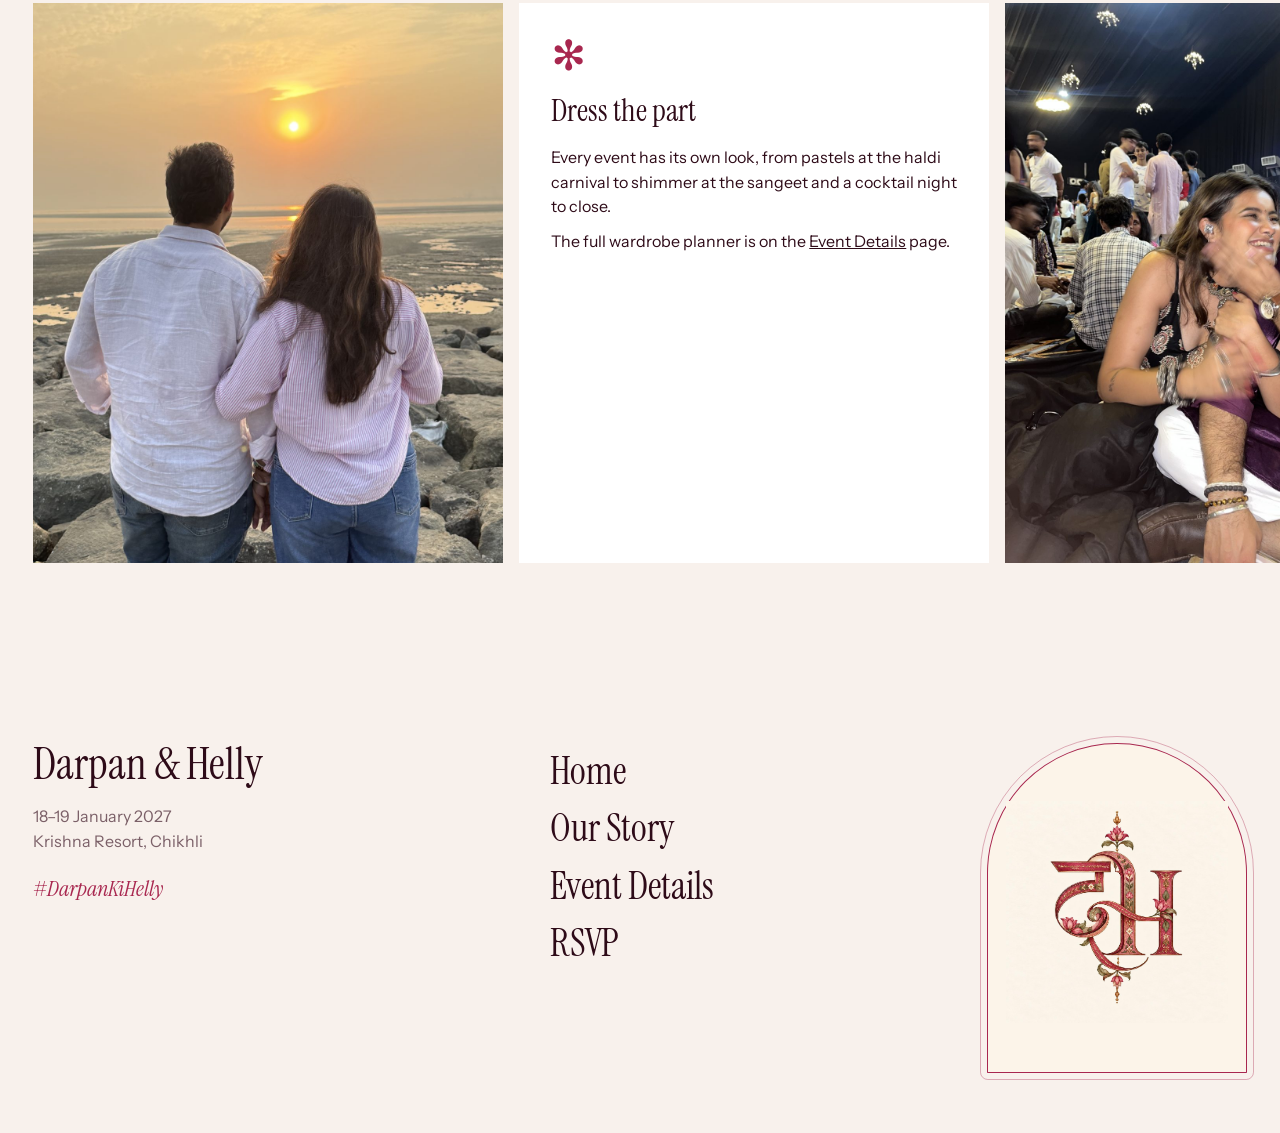
==== commit 2b1ebdff: "Use absolute link-preview tags for WhatsApp sharing Co-Authored-By: Claude Opus 5.5 <noreply@anthrop" ====
--- a/index.html
+++ b/index.html
@@ -5,9 +5,12 @@
 <meta name="viewport" content="width=device-width, initial-scale=1, viewport-fit=cover">
 <title>Darpan &amp; Helly – 18–19 January 2027</title>
 <meta name="description" content="Darpan & Helly invite you to their wedding celebrations, 18–19 January 2027 at Krishna Resort, Chikhli. #DarpanKiHelly">
+<meta property="og:type" content="website">
+<meta property="og:url" content="https://shibinsibi.github.io/darpan-ki-helly/">
 <meta property="og:title" content="Darpan & Helly – #DarpanKiHelly">
-<meta property="og:description" content="18–19 January 2027, Krishna Resort, Chikhli">
-<meta property="og:image" content="assets/img/hero.jpg">
+<meta property="og:description" content="You're invited! 18–19 January 2027, Krishna Resort, Chikhli">
+<meta property="og:image" content="https://shibinsibi.github.io/darpan-ki-helly/assets/img/hero.jpg">
+<meta name="twitter:card" content="summary_large_image">
 <meta name="theme-color" content="#F8F1EC">
 <link rel="icon" href="assets/img/logo.jpg">
 <link rel="preconnect" href="https://fonts.googleapis.com">
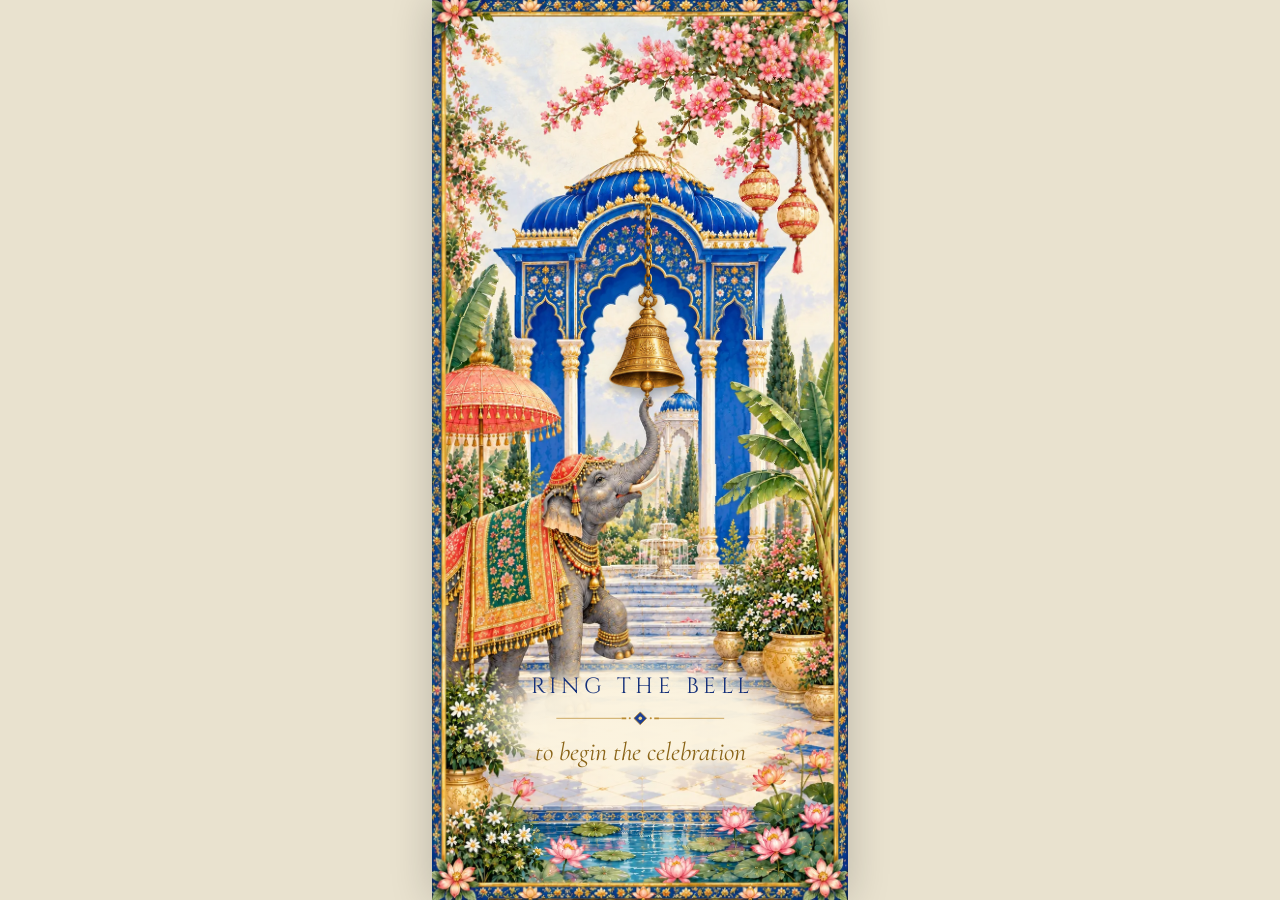
==== commit 64e764f6: "Add the bell invitation as the home page and restyle the site in navy and gold The home page is now " ====
--- a/index.html
+++ b/index.html
@@ -1,142 +1,238 @@
-<!doctype html>
-<html lang="en">
-<head>
-<meta charset="utf-8">
+<!DOCTYPE html>
+<html lang="en"><head><meta charset="utf-8">
 <meta name="viewport" content="width=device-width, initial-scale=1, viewport-fit=cover">
-<title>Darpan &amp; Helly – 18–19 January 2027</title>
-<meta name="description" content="Darpan & Helly invite you to their wedding celebrations, 18–19 January 2027 at Krishna Resort, Chikhli. #DarpanKiHelly">
+<title>Darpan &amp; Helly – Wedding</title>
+<meta name="description" content="Join Darpan and Helly for their wedding celebration on 18–19 January 2027 at Krishna Resort, Chikhli. #DarpanKiHelly">
+<meta name="theme-color" content="#14307a">
 <meta property="og:type" content="website">
 <meta property="og:url" content="https://shibinsibi.github.io/darpan-ki-helly/">
-<meta property="og:title" content="Darpan & Helly – #DarpanKiHelly">
-<meta property="og:description" content="You're invited! 18–19 January 2027, Krishna Resort, Chikhli">
-<meta property="og:image" content="https://shibinsibi.github.io/darpan-ki-helly/assets/img/hero.jpg">
+<meta property="og:title" content="Darpan &amp; Helly – Wedding">
+<meta property="og:description" content="18–19 January 2027 · Krishna Resort, Chikhli">
+<meta property="og:image" content="https://shibinsibi.github.io/darpan-ki-helly/assets/img/invite/og.jpg">
+<meta property="og:image:width" content="1200">
+<meta property="og:image:height" content="630">
 <meta name="twitter:card" content="summary_large_image">
-<meta name="theme-color" content="#F8F1EC">
-<link rel="icon" href="assets/img/logo.jpg">
-<link rel="preconnect" href="https://fonts.googleapis.com">
-<link rel="preconnect" href="https://fonts.gstatic.com" crossorigin>
-<link href="https://fonts.googleapis.com/css2?family=Instrument+Sans:wght@400;500;600&family=Instrument+Serif:ital@0;1&display=swap" rel="stylesheet">
-<link rel="stylesheet" href="assets/style.css">
-</head>
-<body>
-
-<header class="head">
-  <a class="head__names" href="index.html">Darpan &amp; Helly</a>
-  <a class="head__mark" href="index.html" aria-label="Home"><img src="assets/img/logo.jpg" alt=""></a>
-  <div class="head__right">
-    <span class="head__date">18–19.01.2027</span>
-    <button class="head__menu" type="button" aria-expanded="false" aria-controls="menu">Menu</button>
-  </div>
-</header>
-<nav class="menu" id="menu" aria-hidden="true" aria-label="Site">
-  <div class="menu__photo"><img src="assets/img/IMG_0318.jpg" alt=""></div>
-  <ul class="menu__links">
-    <li><a href="index.html" aria-current="page">Home</a></li>
-    <li><a href="story.html">Our Story</a></li>
-    <li><a href="events.html">Event Details</a></li>
-    <li><a href="rsvp.html">RSVP</a></li>
-  </ul>
-</nav>
-
-<main>
-  <section class="hero">
-    <div class="hero__img"><img src="assets/img/hero.jpg" alt="Darpan holding Helly close in a garden" fetchpriority="high"></div>
-    <h1 class="hero__title" data-lines>
-      <span class="line"><span>Darpan &amp; Helly</span></span>
-      <span class="line"><span class="hero__sub">18–19 January 2027, Krishna Resort, Chikhli</span></span>
-    </h1>
-  </section>
-
-  <section class="intro wrap">
-    <h2 class="h-lg" data-lines><span class="line"><span>Join us as we say forever</span></span></h2>
-    <p class="lede fade" data-delay="1">Two days of colour, music and family. We can’t wait to celebrate this next chapter with the people who mean the most to us.</p>
-  </section>
-
-  <section class="feature wrap section">
-    <div class="feature__text fade">
-      <span class="feature__star" aria-hidden="true">✻</span>
-      <div>
-        <p class="feature__label">Wedding celebrations of Darpan &amp; Helly</p>
-        <p class="feature__dates">(18th &amp; 19th January, 2027)</p>
-      </div>
-    </div>
-    <div class="feature__photo"><img src="assets/img/IMG_2235.jpg" alt="Darpan kisses Helly's forehead at golden hour"></div>
-    <div class="feature__side fade" data-delay="1">
-      <div class="countdown" id="countdown" aria-label="Time until the celebrations begin">
-        <div><b data-u="d">–</b><span>days</span></div>
-        <div><b data-u="h">–</b><span>hours</span></div>
-        <div><b data-u="m">–</b><span>minutes</span></div>
-      </div>
-      <p class="feature__place">until the baraat arrives at Krishna Resort, Chikhli</p>
-    </div>
-  </section>
-
-  <section class="wrap section" aria-labelledby="ev-h">
-    <div class="sec-head">
-      <h2 class="display" id="ev-h" data-lines><span class="line"><span><i>Event</i></span></span><span class="line"><span>Details</span></span></h2>
-      <a class="btn" href="events.html">Full schedule</a>
-    </div>
-    <div class="cards cards--all" id="eventCards"></div>
-  </section>
-
-  <section class="section" aria-labelledby="notes-h">
-    <div class="notes__top wrap">
-      <div>
-        <h2 class="h-lg" id="notes-h" data-lines><span class="line"><span>Notes to keep in mind!</span></span></h2>
-        <p class="fade" style="margin-top:16px">Everything you need to know in one place. Give it a quick read so nothing catches you off guard.</p>
-      </div>
-      <div class="notes__arrows">
-        <button class="arrow" type="button" data-prev aria-label="Previous note"><svg viewBox="0 0 24 24" fill="none" stroke="currentColor" stroke-width="1.6"><path d="M19 12H5M11 6l-6 6 6 6"/></svg></button>
-        <button class="arrow" type="button" data-next aria-label="Next note"><svg viewBox="0 0 24 24" fill="none" stroke="currentColor" stroke-width="1.6"><path d="M5 12h14M13 6l6 6-6 6"/></svg></button>
-      </div>
-    </div>
-    <div class="track fade">
-      <div class="note"><img src="assets/img/IMG_0069.jpg" alt="Darpan and Helly watching the sunset by the sea" loading="lazy"></div>
-      <div class="note note--text">
-        <span class="note__star" aria-hidden="true">✻</span>
-        <h3>Dress the part</h3>
-        <p>Every event has its own look, from pastels at the haldi carnival to shimmer at the sangeet and a cocktail night to close.</p>
-        <p>The full wardrobe planner is on the <a href="events.html#planner">Event Details</a> page.</p>
-      </div>
-      <div class="note"><img src="assets/img/IMG_0826.jpg" alt="Helly laughing as Darpan teases her" loading="lazy"></div>
-      <div class="note note--text">
-        <span class="note__star" aria-hidden="true">✻</span>
-        <h3>Pack for the pool</h3>
-        <p>On the morning of the 19th, the Cricket Olympics are followed by a pool party. Bring jeans or trackpants for the match, and swimwear for after.</p>
-      </div>
-      <div class="note"><img src="assets/img/IMG_0326.jpg" alt="Helly's lehenga flares as she spins" loading="lazy"></div>
-      <div class="note note--text">
-        <span class="note__star" aria-hidden="true">✻</span>
-        <h3>Chovihaar facility</h3>
-        <p>Chovihaar is available on both evenings, on 18th and 19th January.</p>
-      </div>
-      <div class="note"><img src="assets/img/IMG_8492.jpg" alt="Helly's mehendi hand with her ring, resting on Darpan's" loading="lazy"></div>
-      <div class="note note--text">
-        <span class="note__star" aria-hidden="true">✻</span>
-        <h3>RSVP early</h3>
-        <p>Let us know you’re coming so we can plan stay, meals and transport. Send your RSVP from the <a href="rsvp.html">RSVP page</a>, or call Darpan on +91 98247 68648.</p>
-        <p>Breakfast on the morning of the 20th wraps things up.</p>
-      </div>
-    </div>
-  </section>
+<link rel="icon" href="assets/img/invite/monogram.webp">
+<link rel="preload" as="image" href="assets/img/invite/elephant.webp">
+<link rel="preconnect" href="https://fonts.googleapis.com"><link rel="preconnect" href="https://fonts.gstatic.com" crossorigin>
+<link href="https://fonts.googleapis.com/css2?family=Cinzel&family=Pinyon+Script&family=Cormorant+Garamond:ital@1&display=swap" rel="stylesheet">
+<style>
+:root{--navy:#14307a;--gold:#a97f2a;--ivory:#fbf3df;--ink:#3b4a6b;color-scheme:light}
+*{box-sizing:border-box;margin:0}
+html,body{height:100%;background:#e9e2cf;overflow:hidden}
+body{display:grid;place-items:center;font-family:'Cormorant Garamond',serif}
+.phone{--h:min(100svh,920px);position:relative;height:var(--h);width:min(100vw,calc(var(--h)*.4626));overflow:hidden;background:var(--ivory);container-type:inline-size;box-shadow:0 0 40px #0003;opacity:1;transition:opacity .4s}
+.ready .phone{opacity:1}
+.scroller{position:absolute;inset:0;overflow-y:auto;scroll-snap-type:y mandatory;scrollbar-width:none;scroll-behavior:smooth}
+.scroller::-webkit-scrollbar{display:none}
+.page{position:relative;height:var(--h);overflow:hidden;scroll-snap-align:start}
+.art{position:absolute;top:0;left:50%;height:100%;width:calc(var(--h)*941/1672);transform:translateX(-50%)}
+.art>img.bg{display:block;width:100%;height:100%}
+#p2{background:#fcf0da}#p3{background:#d8d4cc}
+.art>.t{position:absolute;left:0;width:100%;text-align:center;white-space:nowrap}
+.fx{opacity:0;transform:translateY(8px);transition:opacity .9s ease,transform .9s ease;transition-delay:var(--d,0s)}
+.show .fx{opacity:1;transform:none}
+.g{position:absolute;left:22.5%;width:58%;text-align:center;translate:0 -50%}
+/* page 1 */
+#p1{position:absolute;inset:0;z-index:5;background:#3a4c80;transition:opacity .8s ease,visibility .8s;border:0;padding:0;width:100%;cursor:pointer;font:inherit;display:block}
+#p1.gone{opacity:0;visibility:hidden}
+#p1 .art1{position:absolute;top:0;left:50%;transform:translateX(-50%);height:100%;width:calc(var(--h)*853/1844);container-type:size}
+#p1 .art1>img{width:100%;height:100%;display:block}
+.bellwrap{position:absolute;left:51.6%;top:22%;height:22.2%;aspect-ratio:549/1464;transform:translateX(-50%)}
+.bell{width:100%;height:100%;transform-origin:50% 0;filter:drop-shadow(0 6px 5px #0004)}
+.bell.ring{animation:ring 3.6s ease-out forwards,bglow 3.2s ease-out forwards}
+@keyframes bglow{0%{filter:drop-shadow(0 6px 5px #0004)}15%{filter:drop-shadow(0 0 22px #ffd86b) drop-shadow(0 0 8px #fff3c4)}100%{filter:drop-shadow(0 6px 5px #0004)}}
+@keyframes ring{0%{transform:rotate(0)}8%{transform:rotate(8deg)}22%{transform:rotate(-7deg)}38%{transform:rotate(5.5deg)}54%{transform:rotate(-4deg)}70%{transform:rotate(2.5deg)}85%{transform:rotate(-1deg)}100%{transform:rotate(0)}}
+#p1:after{content:'';position:absolute;inset:0;background:radial-gradient(circle at 51% 40%,#fff8de,#ffecb8 36%,#fbf3df 72%);opacity:0;pointer-events:none}
+#p1.leave{animation:out 2s ease-in forwards}#p1.leave:after{animation:bloom 2s ease-in forwards}
+#p1.leave .art1{animation:zoom 2s cubic-bezier(.6,0,.3,1) forwards;transform-origin:51% 36%}
+#p1.leave .cta{opacity:0;transition:opacity .5s}
+@keyframes zoom{from{transform:translateX(-50%) scale(1)}to{transform:translateX(-50%) scale(2.8)}}
+@keyframes bloom{0%,20%{opacity:0}65%,100%{opacity:1}}@keyframes out{0%,60%{opacity:1}100%{opacity:0}}
+.cta{position:absolute;left:0;width:100%;top:72.5%;text-align:center;padding:5cqw 0;z-index:1}
+.cta:before{content:"";position:absolute;inset:0 6% 0;background:radial-gradient(closest-side,#fbf3dff5 60%,#fbf3df00);z-index:-1}
+.cta b{display:block;font:400 5.3cqw/1.2 'Cinzel',serif;letter-spacing:.2em;color:var(--navy);padding-left:.2em}
+.cta i{display:block;font:italic 6.2cqw/1.2 'Cormorant Garamond',serif;color:#8a6418;margin-top:2.5cqw}
+.cta svg{width:42cqw;height:4cqw;margin:2.4cqw auto 0;display:block}
+#p1:focus-visible{outline:3px solid var(--gold);outline-offset:-6px}
+.base{position:absolute;inset:0;background:var(--bg) center/100% 100% no-repeat}
+.wv{position:absolute;left:calc(var(--x)*1%);top:calc(var(--y)*1%);width:calc(var(--w)*1%);height:calc(var(--h)*1%);background:var(--bg) no-repeat;background-size:100cqw 100cqh;background-position:calc(var(--x)*-1cqw) calc(var(--y)*-1cqh);
+ -webkit-mask-image:linear-gradient(90deg,transparent,#000 14%,#000 86%,transparent),linear-gradient(transparent,#000 14%,#000 86%,transparent);-webkit-mask-composite:source-in;mask-image:linear-gradient(90deg,transparent,#000 14%,#000 86%,transparent),linear-gradient(transparent,#000 14%,#000 86%,transparent);mask-composite:intersect;pointer-events:none;transition:opacity .5s}
+.wv.tr{transform-origin:50% 72%;animation:trunk 6.5s ease-in-out infinite alternate}
+@keyframes trunk{from{transform:rotate(-1.3deg)}to{transform:rotate(1.5deg)}}
+#p1.leave .wv{opacity:0}#p1.gone .wv{display:none}
+.glow{position:absolute;left:51.6%;top:36%;width:34%;aspect-ratio:1;border-radius:50%;background:radial-gradient(#fff8dcdd,#ffd86b66 40%,#ffd86b00 70%);transform:translate(-50%,-50%) scale(.3);opacity:0;mix-blend-mode:screen;pointer-events:none}
+#p1.ringing .glow{animation:gl 3s ease-out forwards}
+@keyframes gl{0%{opacity:0;transform:translate(-50%,-50%) scale(.3)}20%{opacity:1;transform:translate(-50%,-50%) scale(1.1)}100%{opacity:0;transform:translate(-50%,-50%) scale(3)}}
+.rp{position:absolute;left:51.6%;top:40%;width:6%;aspect-ratio:1;border-radius:50%;border:2px solid #f6d77a;box-shadow:0 0 14px 4px #f6d77a88,inset 0 0 12px #f6d77a66;transform:translate(-50%,-50%) scale(.2);opacity:0;pointer-events:none}
+#p1.ringing .rp{animation:rp 2.4s ease-out var(--d) forwards}
+@keyframes rp{0%{opacity:.95;transform:translate(-50%,-50%) scale(.2)}100%{opacity:0;transform:translate(-50%,-50%) scale(10)}}
+.sparks{position:absolute;inset:0;pointer-events:none}
+.sp{position:absolute;border-radius:50%;background:radial-gradient(#fff,#ffe08a 45%,#ffe08a00 72%);opacity:0;animation:tw 2.2s ease-out var(--dl) forwards}
+@keyframes tw{0%{opacity:0;transform:scale(0)}30%{opacity:1;transform:scale(1)}100%{opacity:0;transform:translateY(-34px) scale(.4)}}
+.pb{position:absolute;inset:0;z-index:3;pointer-events:none;opacity:0;background:radial-gradient(circle at 50% 38%,#fff7dc,#ffecb8 40%,#fbf3df00 85%)}
+.pb.go{animation:pb 2.4s ease-out forwards}@keyframes pb{0%{opacity:.95}100%{opacity:0}}
+/* page 2 */
+.nm{font:400 19cqw/.88 'Pinyon Script',cursive;color:var(--navy)}
+.nm{position:relative}.nm:first-child{left:2.5cqw}.nm:last-child{left:-2.5cqw}
+.amp{margin:0;position:relative;left:-1cqw;z-index:1;font:400 22cqw/.46 'Pinyon Script',cursive;color:var(--gold)}
+.ln{font:400 4.1cqw/1 'Cinzel',serif;color:var(--navy);padding-left:.16em}
+.dv{display:block;width:62%;height:4cqw;margin:0 auto}
+.scr{position:absolute;left:20%;width:60%;top:84.6%;text-align:center;opacity:var(--f,1);background:none;border:0;padding:2cqw 0 3cqw;cursor:pointer;font:inherit}.scr:focus-visible{outline:2px solid var(--gold);outline-offset:2px}
+.scr span{display:block;font:400 4.2cqw/1 'Cinzel',serif;letter-spacing:.18em;color:var(--gold);padding-left:.18em;animation:pl 1.8s cubic-bezier(.45,0,.55,1) infinite}
+.scr svg{display:block;width:4cqw;height:8cqw;margin:2.6cqw auto 0;animation:ar 1.8s cubic-bezier(.45,0,.55,1) infinite}
+@keyframes pl{50%{opacity:.65}}@keyframes ar{50%{transform:translateY(7px)}}
+.logo{opacity:0;transform:scale(.9);filter:blur(9px);transition:opacity 1.6s ease .3s,transform 1.9s cubic-bezier(.2,.7,.2,1) .3s,filter 1.5s ease .3s}
+#p2.show .logo{opacity:1;transform:none;filter:none}
+.logo img{display:block;margin:0 auto;height:calc(var(--h)*.30);width:auto}
+#p2.show .logo img{animation:glow 3.4s ease-in-out 1.9s 1}
+@keyframes glow{50%{filter:drop-shadow(0 0 14px #f2d283aa)}}
+.p3fade{position:absolute;inset:0 0 auto;height:18%;z-index:3;pointer-events:none;background:linear-gradient(#fcf0da,#fcf0da00);opacity:calc(1 - var(--p,0))}
+/* bird */
+.bird{position:absolute;left:6.06%;top:11%;width:20.2%;opacity:0;pointer-events:none;animation:fly 20s linear infinite;animation-play-state:paused}
+#p2.show .bird{animation-play-state:running}
+.bird img{width:100%;display:block;transform-origin:55% 60%;animation:flap .55s ease-in-out infinite alternate}
+@keyframes fly{0%{opacity:0;transform:translate(0,0)}5%{opacity:1}25%{transform:translate(13cqw,-2.5cqw)}50%{transform:translate(26cqw,.5cqw)}75%{opacity:1;transform:translate(39cqw,-2.5cqw)}90%,100%{opacity:0;transform:translate(48cqw,-1cqw)}}
+@keyframes flap{from{transform:scaleY(.95) rotate(-1.5deg)}to{transform:scaleY(1.03) rotate(1.5deg)}}
+/* page 3 */
+#p3 .art>img{opacity:0;transition:opacity 1.2s ease}#p3.show .art>img{opacity:1}
+.bl{font:italic 4cqw/1.5 'Cormorant Garamond',serif;color:var(--ink)}.bl:first-child{color:var(--navy)}
+.n3{font:400 15cqw/1 'Pinyon Script',cursive;color:var(--navy)}
+.pr{font:italic 3.5cqw/1.45 'Cormorant Garamond',serif;color:var(--ink)}
+.am3{font:400 18cqw/.5 'Pinyon Script',cursive;color:var(--gold)}
+.dt{font:400 3.6cqw/1 'Cinzel',serif;letter-spacing:.14em;color:var(--navy)}
+.vn{font:italic 4cqw/1.2 'Cormorant Garamond',serif;color:var(--ink);margin-top:2cqw}
+.amrow{display:flex;align-items:center;justify-content:center;gap:3cqw}.amrow i{display:block;width:17cqw;border-top:1px solid #b98a30}
+.dv3{display:block;width:46cqw;height:3.7cqw;margin:0 auto}
+/* page 4: celebrations (same look, links into the rest of the site) */
+#p4{background:var(--ivory);display:flex;flex-direction:column;align-items:center;justify-content:center;gap:3.2cqw;padding:7cqw 9cqw 8cqw;text-align:center}
+#p4:before{content:"";position:absolute;inset:3.5cqw;border:1px solid #b98a3066;outline:1px solid #b98a3033;outline-offset:1.4cqw;pointer-events:none}
+.k4{font:400 5cqw/1 'Cinzel',serif;letter-spacing:.2em;color:var(--navy);padding-left:.2em}
+.cd{display:flex;justify-content:center;gap:6cqw}
+.cd b{display:block;font:400 9cqw/1 'Cinzel',serif;color:var(--navy);font-variant-numeric:tabular-nums}
+.cd span{display:block;font:italic 3.6cqw/1.4 'Cormorant Garamond',serif;color:var(--ink)}
+.evs{list-style:none;padding:0;width:100%;border-top:1px solid #b98a3055}
+.evs li{border-bottom:1px solid #b98a3055}
+.evs a{display:flex;justify-content:space-between;align-items:baseline;gap:3cqw;padding:2.1cqw .5cqw;text-decoration:none;color:var(--navy)}
+.evs a b{font:italic 4.3cqw/1.15 'Cormorant Garamond',serif;font-weight:400;text-align:left}
+.evs a span{font:400 2.7cqw/1 'Cinzel',serif;letter-spacing:.08em;color:#8a6418;white-space:nowrap}
+.evs a:hover b,.evs a:focus-visible b{color:#8a6418}
+.btns{display:flex;flex-wrap:wrap;justify-content:center;gap:2.4cqw}
+.btns a{font:400 3.1cqw/1 'Cinzel',serif;letter-spacing:.14em;text-decoration:none;padding:3cqw 4.2cqw;border-radius:99px;color:var(--navy);border:1px solid #c9a24a;background:radial-gradient(circle at 35% 30%,#fffaf0,#f1e2bd)}
+.btns a.pri{background:var(--navy);color:var(--ivory);border-color:var(--navy)}
+.tag4{font:italic 4.4cqw/1 'Cormorant Garamond',serif;color:#8a6418}
+/* controls */
+.ctl{position:absolute;right:4.5cqw;bottom:6cqw;z-index:4;display:grid;gap:3cqw;transition:opacity .5s}
+.ctl.hide{opacity:0;pointer-events:none}
+.ctl button{width:13cqw;height:13cqw;border-radius:50%;border:.7cqw solid #c9a24a;background:radial-gradient(circle at 35% 30%,#fffaf0,#f1e2bd);box-shadow:0 1.2cqw 3cqw #0004,inset 0 0 0 .8cqw #fff8;display:grid;place-items:center;cursor:pointer;padding:0}
+.ctl svg{width:55%;height:55%}
+button:focus-visible,a:focus-visible{outline:3px solid var(--navy);outline-offset:3px}
+.menu{position:absolute;inset:0;z-index:6;background:#fbf3dff2;display:grid;place-content:center;gap:5cqw;text-align:center;opacity:0;visibility:hidden;transition:opacity .4s,visibility .4s}
+.menu.open{opacity:1;visibility:visible}
+.menu button,.menu a{background:none;border:0;font:400 6cqw 'Cinzel',serif;letter-spacing:.18em;color:var(--navy);cursor:pointer;padding:2cqw 4cqw;text-decoration:none}
+.menu hr{width:30cqw;margin:0 auto;border:0;border-top:1px solid #b98a3088}
+.menu .x{font-size:4cqw;color:var(--gold)}
+.sr{position:absolute;width:1px;height:1px;overflow:hidden;clip:rect(0 0 0 0)}
+@media (prefers-reduced-motion:reduce){.wv,.rp,.glow,.sparks,.pb{display:none}.bird,.p3fade{display:none}.logo{transform:none!important;filter:none!important;transition-duration:.2s!important;transition-delay:0s!important}*{animation:none!important;scroll-behavior:auto!important}.fx{transform:none;transition-duration:.2s;transition-delay:0s!important}#p3 .art>img{transition-duration:.2s}#p1{transition-duration:.2s}}
+</style></head><body>
+<noscript><style>#p1,.ctl,.scr{display:none}.fx,.logo,#p3 .art>img{opacity:1;transform:none;filter:none}.scroller{overflow-y:auto}</style></noscript>
+<svg width="0" height="0" style="position:absolute"><defs>
+<filter id="f1" color-interpolation-filters="sRGB"><feTurbulence type="fractalNoise" baseFrequency="0.008 0.014" numOctaves="2" seed="3" result="n"><animate attributeName="baseFrequency" dur="15s" values="0.008 0.014;0.011 0.018;0.008 0.014" repeatCount="indefinite"/></feTurbulence><feColorMatrix in="n" type="matrix" values="1 0 0 0 0 0 1 0 0 0 0 0 1 0 0 0 0 0 0 1" result="m"/><feDisplacementMap in="SourceGraphic" in2="m" scale="7" xChannelSelector="R" yChannelSelector="G"/></filter>
+<filter id="f2" color-interpolation-filters="sRGB"><feTurbulence type="fractalNoise" baseFrequency="0.01 0.016" numOctaves="2" seed="8" result="n"><animate attributeName="baseFrequency" dur="18s" values="0.01 0.016;0.013 0.02;0.01 0.016" repeatCount="indefinite"/></feTurbulence><feColorMatrix in="n" type="matrix" values="1 0 0 0 0 0 1 0 0 0 0 0 1 0 0 0 0 0 0 1" result="m"/><feDisplacementMap in="SourceGraphic" in2="m" scale="6" xChannelSelector="R" yChannelSelector="G"/></filter>
+<filter id="f3" color-interpolation-filters="sRGB"><feTurbulence type="fractalNoise" baseFrequency="0.006 0.012" numOctaves="2" seed="5" result="n"><animate attributeName="baseFrequency" dur="17s" values="0.006 0.012;0.009 0.016;0.006 0.012" repeatCount="indefinite"/></feTurbulence><feColorMatrix in="n" type="matrix" values="1 0 0 0 0 0 1 0 0 0 0 0 1 0 0 0 0 0 0 1" result="m"/><feDisplacementMap in="SourceGraphic" in2="m" scale="8" xChannelSelector="R" yChannelSelector="G"/></filter>
+<filter id="f4" color-interpolation-filters="sRGB"><feTurbulence type="fractalNoise" baseFrequency="0.004 0.006" numOctaves="1" seed="2" result="n"><animate attributeName="baseFrequency" dur="20s" values="0.004 0.006;0.006 0.009;0.004 0.006" repeatCount="indefinite"/></feTurbulence><feColorMatrix in="n" type="matrix" values="1 0 0 0 0 0 1 0 0 0 0 0 1 0 0 0 0 0 0 1" result="m"/><feDisplacementMap in="SourceGraphic" in2="m" scale="3" xChannelSelector="R" yChannelSelector="G"/></filter>
+<filter id="f5" color-interpolation-filters="sRGB"><feTurbulence type="fractalNoise" baseFrequency="0.004 0.06" numOctaves="1" seed="11" result="n"><animate attributeName="baseFrequency" dur="11s" values="0.004 0.06;0.007 0.075;0.004 0.06" repeatCount="indefinite"/></feTurbulence><feColorMatrix in="n" type="matrix" values="1 0 0 0 0 0 1 0 0 0 0 0 1 0 0 0 0 0 0 1" result="m"/><feDisplacementMap in="SourceGraphic" in2="m" scale="5" xChannelSelector="R" yChannelSelector="G"/></filter>
+<symbol id="orn" viewBox="0 0 300 24"><g stroke="#b98a30" stroke-width="1.2" fill="none"><path d="M6 12H118M182 12H294"/><path d="M118 12h8M174 12h8" stroke-width="3"/></g><g transform="translate(150 12)"><path d="M0-11 11 0 0 11-11 0Z" fill="#1d3f94" stroke="#b98a30" stroke-width="1.4"/><circle r="3" fill="#f1d98a"/><circle cx="-18" r="1.8" fill="#b98a30"/><circle cx="18" r="1.8" fill="#b98a30"/></g></symbol>
+</defs></svg>
+<main class="phone" id="phone">
+<button id="p1" aria-label="Ring the bell to begin the celebration">
+ <div class="art1" style="--bg:url(assets/img/invite/elephant.webp)"><div class="base" role="img" aria-label="A decorated elephant beneath a royal blue palace arch, reaching up to a golden bell"></div><div class="wv" style="--x:22;--y:3;--w:74;--h:29;filter:url(#f1)"></div><div class="wv" style="--x:4;--y:6;--w:22;--h:36;filter:url(#f2)"></div><div class="wv" style="--x:64;--y:33;--w:32;--h:26;filter:url(#f3)"></div><div class="wv" style="--x:4;--y:46;--w:46;--h:32;filter:url(#f4)"></div><div class="wv tr" style="--x:36;--y:41;--w:20;--h:18"></div><div class="wv" style="--x:6;--y:90.2;--w:88;--h:6.2;filter:url(#f5)"></div><div class="glow"></div><div class="rp" style="--d:0s"></div><div class="rp" style="--d:.4s"></div><div class="rp" style="--d:.8s"></div><div class="sparks" id="sparks"></div>
+  <div class="bellwrap"><img class="bell" id="bell" src="assets/img/invite/bell.webp" alt=""></div>
+  <div class="cta"><b>RING THE BELL</b><svg viewBox="0 0 300 24"><use href="#orn"/></svg><i>to begin the celebration</i></div></div>
+</button>
+<div class="scroller" id="sc">
+ <section class="page" id="p2"><div class="art"><img class="bg" src="assets/img/invite/garden.webp" alt="Marble pavilions and a fountain in a lotus pond, beneath pink blossoms">
+  <div class="bird"><img src="assets/img/invite/kingfisher.webp" alt=""></div>
+  <div class="t" style="top:17%"><h1 class="sr">Darpan &amp; Helly</h1><div class="logo"><img src="assets/img/invite/monogram.webp" alt="Monogram of Darpan and Helly"></div></div>
+  <div class="t fx" style="top:49.6%;--d:1.5s"><svg class="dv" viewBox="0 0 300 24"><use href="#orn"/></svg></div>
+  <div class="t fx" style="top:54.6%;--d:1.8s"><div class="ln">18 — 19 JANUARY 2027</div></div>
+  <div class="t fx" style="top:58.8%;--d:2s"><div class="ln" style="letter-spacing:.22em;font-size:3.7cqw">CHIKHLI</div></div>
+  <button class="scr fx" id="scr" style="--d:2.5s" aria-label="Scroll to explore: go to the invitation"><span>SCROLL TO EXPLORE</span><svg viewBox="0 0 16 32" fill="none" stroke="#14307a" stroke-width="1.5" stroke-linecap="round" stroke-linejoin="round"><path d="M8 2v27M2 23l6 6 6-6"/></svg></button>
+ </div></section>
+ <section class="page" id="p3"><div class="p3fade"></div><div class="art"><img class="bg" src="assets/img/invite/frame.webp" alt="Invitation panel framed by blue and gold arch, peacocks and hanging domes">
+  <div class="g fx" style="top:30.5%;--d:1.2s"><div class="bl">With the blessings of the divine<br><span style="color:var(--ink)">we request the honour of your presence<br>at the wedding celebration of</span></div></div>
+  <div class="g fx" style="top:40.6%;--d:1.45s"><div class="n3">Darpan</div><div class="pr">(S/O Mr. Dinesh J Shrishrimal<br>&amp; Mrs. Meenal D Shrishrimal)</div></div>
+  <div class="g fx" style="top:48.8%;--d:1.7s;left:12%;width:78%"><div class="amrow"><i></i><span class="am3">&amp;</span><i></i></div></div>
+  <div class="g fx" style="top:58.2%;--d:1.95s"><div class="n3">Helly</div><div class="pr">(D/O Mr. Mahavir U Kachhara<br>&amp; Mrs. Bhavika M Kachhara)</div></div>
+  <div class="g fx" style="top:70.8%;--d:2.2s"><div class="dt">18 – 19 JANUARY 2027</div><div class="vn">Krishna Resort, Chikhli</div></div>
+ <div class="g fx" style="top:66.4%;--d:2.1s"><svg class="dv3" viewBox="0 0 300 24"><use href="#orn"/></svg></div>
+  <div class="g fx" style="top:75.8%;--d:2.4s"><svg class="dv3" viewBox="0 0 300 24"><use href="#orn"/></svg></div>
+ </div></section>
+ <section class="page" id="p4" aria-labelledby="k4">
+  <h2 class="k4 fx" id="k4" style="--d:.2s">CELEBRATIONS</h2>
+  <svg class="dv3 fx" style="--d:.35s" viewBox="0 0 300 24" aria-hidden="true"><use href="#orn"/></svg>
+  <div class="cd fx" id="countdown" style="--d:.5s" aria-label="Time until the celebrations begin"><div><b data-u="d">–</b><span>days</span></div><div><b data-u="h">–</b><span>hours</span></div><div><b data-u="m">–</b><span>minutes</span></div></div>
+  <ul class="evs fx" id="evs" style="--d:.7s"></ul>
+  <div class="btns fx" style="--d:.9s"><a class="pri" href="rsvp.html">RSVP</a><a href="events.html">FULL SCHEDULE</a><a href="story.html">OUR STORY</a></div>
+  <p class="tag4 fx" style="--d:1.1s">#DarpanKiHelly</p>
+ </section>
+</div>
+<div class="pb" id="pb"></div>
+<div class="ctl hide" id="ctl">
+ <button id="mus" aria-label="Turn wedding music off" aria-pressed="true"><svg viewBox="0 0 24 24" fill="#b98a30"><path d="M9 17V6l10-2v11" fill="none" stroke="#b98a30" stroke-width="1.8"/><circle cx="7" cy="17.5" r="2.6"/><circle cx="17" cy="15.5" r="2.6"/></svg></button>
+ <button id="nav" aria-label="Open navigation menu" aria-expanded="false"><svg viewBox="0 0 24 24"><circle cx="12" cy="12" r="9.5" fill="none" stroke="#c9a24a" stroke-width="1"/><path d="M12 3l3 9-3 9-3-9z" fill="#14307a" transform="rotate(40 12 12)"/><path d="M12 3l3 9H9z" fill="#b98a30" transform="rotate(40 12 12)"/></svg></button>
+</div>
+<nav class="menu" id="menu" aria-label="Site menu"><button data-t="p2">THE COUPLE</button><button data-t="p3">INVITATION</button><button data-t="p4">CELEBRATIONS</button><hr><a href="events.html">EVENT DETAILS</a><a href="story.html">OUR STORY</a><a href="rsvp.html">RSVP</a><button class="x" id="cl">CLOSE</button></nav>
 </main>
-
-<footer class="foot wrap">
-  <div>
-    <p class="foot__names">Darpan &amp; Helly</p>
-    <p class="foot__info">18–19 January 2027<br>Krishna Resort, Chikhli</p>
-    <p class="foot__tag">#DarpanKiHelly</p>
-  </div>
-  <ul class="foot__links">
-    <li><a href="index.html">Home</a></li>
-    <li><a href="story.html">Our Story</a></li>
-    <li><a href="events.html">Event Details</a></li>
-    <li><a href="rsvp.html">RSVP</a></li>
-  </ul>
-  <div class="foot__card"><img src="assets/img/logo.jpg" alt="Darpan and Helly monogram" loading="lazy"></div>
-</footer>
-
 <script src="assets/events-data.js"></script>
-<script src="assets/main.js"></script>
-</body>
-</html>
+<script>
+(()=>{
+const $=id=>document.getElementById(id),body=document.body,sc=$('sc'),rm=matchMedia('(prefers-reduced-motion:reduce)').matches;
+const go=()=>body.classList.add('ready');
+Promise.race([Promise.all(['1em Cinzel','1em "Pinyon Script"','italic 1em "Cormorant Garamond"'].map(f=>document.fonts.load(f))),new Promise(r=>setTimeout(r,3000))]).then(()=>document.fonts.ready).then(go,go);
+let ac,mg,on=false,tm,step=0;
+const AC=()=>ac||(ac=new (window.AudioContext||window.webkitAudioContext)());
+function bellSound(){try{const c=AC(),t=c.currentTime,o=c.createGain();o.gain.value=.5;o.connect(c.destination);
+[[1,1],[2.01,.5],[2.76,.45],[4.07,.25],[5.4,.18],[8.9,.08]].forEach(([r,a])=>{const s=c.createOscillator(),g=c.createGain();s.frequency.value=392*r;s.type='sine';g.gain.setValueAtTime(0,t);g.gain.linearRampToValueAtTime(a*.5,t+.01);g.gain.exponentialRampToValueAtTime(.0005,t+(r>3?1.4:4.2));s.connect(g).connect(o);s.start(t);s.stop(t+4.5)})}catch(e){}}
+const sc5=[261.6,293.7,329.6,392,440,523.3,587.3],pat=[0,2,4,2,5,4,2,1,0,2,4,6,5,4,2,3];
+function note(){const c=AC(),t=c.currentTime,s=c.createOscillator(),g=c.createGain();s.type='triangle';s.frequency.value=sc5[pat[step++%pat.length]];
+g.gain.setValueAtTime(0,t);g.gain.linearRampToValueAtTime(.07,t+.03);g.gain.exponentialRampToValueAtTime(.001,t+1.6);s.connect(g).connect(mg);s.start(t);s.stop(t+1.7)}
+function music(v){on=v;const b=$('mus');b.setAttribute('aria-pressed',v);b.setAttribute('aria-label','Turn wedding music '+(v?'off':'on'));b.style.opacity=v?1:.6;
+ if(v){const c=AC();c.resume();if(!mg){mg=c.createGain();mg.gain.value=1;const d=c.createDelay();d.delayTime.value=.38;const f=c.createGain();f.gain.value=.35;mg.connect(c.destination);mg.connect(d);d.connect(f);f.connect(d);f.connect(c.destination)}
+ clearInterval(tm);note();tm=setInterval(note,650)}else clearInterval(tm)}
+$('mus').onclick=()=>music(!on);
+function sparks(){const b=$('sparks');for(let i=0;i<22;i++){const s=document.createElement('span'),z=4+Math.random()*6;s.className='sp';s.style.cssText=`left:${34+Math.random()*34}%;top:${18+Math.random()*30}%;width:${z}px;height:${z}px;--dl:${(Math.random()*1.6).toFixed(2)}s`;b.appendChild(s)}}
+// Guests coming back from another page this session skip the bell (music waits for a tap)
+const KEY='dkh-rang',seen=(()=>{try{return sessionStorage.getItem(KEY)}catch(e){}})();
+function enter(){$('p1').classList.add('gone');body.classList.add('entered');$('p2').classList.add('show');$('ctl').classList.remove('hide');try{sessionStorage.setItem(KEY,1)}catch(e){}}
+$('p1').onclick=()=>{const p=$('p1');if(p.dataset.d)return;p.dataset.d=1;
+ $('bell').classList.add('ring');bellSound();if(!rm){p.classList.add('ringing');sparks()}
+ if(rm){setTimeout(fin,300);return}
+ setTimeout(()=>p.classList.add('leave'),1100);setTimeout(()=>{$('p2').classList.add('show');$('pb').classList.add('go');$('ctl').classList.remove('hide');music(true)},2500);setTimeout(fin,3200);
+ function fin(){enter();if(!on)music(true)}};
+const io=new IntersectionObserver(e=>e.forEach(x=>{if(x.isIntersecting&&body.classList.contains('entered'))x.target.classList.add('show')}),{root:sc,threshold:.3});
+io.observe($('p3'));io.observe($('p4'));
+const a2=document.querySelector('#p2 .art');
+function ease(y){if(rm){sc.scrollTop=y;return}const y0=sc.scrollTop,d=y-y0,t0=performance.now(),D=1600;sc.style.scrollSnapType='none';sc.style.scrollBehavior='auto';
+ (function f(n){const k=Math.min(1,(n-t0)/D),e=k<.5?4*k*k*k:1-Math.pow(-2*k+2,3)/2;sc.scrollTop=y0+d*e;if(k<1)requestAnimationFrame(f);else{sc.style.scrollSnapType='';sc.style.scrollBehavior=''}})(t0)}
+sc.addEventListener('scroll',()=>{const s=sc.scrollTop,h=sc.clientHeight,pr=Math.min(1,s/h),f=Math.max(0,1-s/(h*.12));
+ $('scr').style.setProperty('--f',f);$('scr').style.pointerEvents=f<.2?'none':'auto';
+ if(!rm){a2.style.transform='translate(-50%,'+(Math.min(s,h)*.45)+'px)';a2.style.opacity=1-pr*.75;$('p3').style.setProperty('--p',pr)}},{passive:true});
+$('scr').onclick=()=>ease($('p3').offsetTop);
+const m=$('menu'),nb=$('nav');
+const tgl=o=>{m.classList.toggle('open',o);nb.setAttribute('aria-expanded',o);if(o)m.querySelector('button').focus();else nb.focus()};
+document.addEventListener('keydown',e=>{if(e.key==='Escape'&&m.classList.contains('open'))tgl(false);if(e.key==='Tab'&&m.classList.contains('open')){const items=[...m.querySelectorAll('button,a')],first=items[0],last=items[items.length-1];if(e.shiftKey&&document.activeElement===first){e.preventDefault();last.focus()}else if(!e.shiftKey&&document.activeElement===last){e.preventDefault();first.focus()}}});
+nb.onclick=()=>tgl(!m.classList.contains('open'));$('cl').onclick=()=>tgl(false);
+m.querySelectorAll('[data-t]').forEach(b=>b.onclick=()=>{tgl(false);ease($(b.dataset.t).offsetTop)});
+// Celebrations: event list from the shared data, plus the countdown
+const esc=s=>String(s).replace(/[&<>"]/g,c=>({'&':'&amp;','<':'&lt;','>':'&gt;','"':'&quot;'}[c]));
+$('evs').innerHTML=(window.DKH_EVENTS||[]).map(ev=>`<li><a href="event.html?e=${ev.slug}"><b>${esc(ev.name)}</b><span>${esc(ev.date.replace(' January',' Jan'))} · ${esc(ev.time)}</span></a></li>`).join('');
+const cells={};$('countdown').querySelectorAll('b').forEach(b=>cells[b.dataset.u]=b);
+const target=new Date('2027-01-18T08:00:00+05:30').getTime();
+const run=()=>{const s=Math.max(0,Math.floor((target-Date.now())/1000));cells.d.textContent=Math.floor(s/86400);cells.h.textContent=String(Math.floor(s/3600)%24).padStart(2,'0');cells.m.textContent=String(Math.floor(s/60)%60).padStart(2,'0')};
+run();setInterval(run,30000);
+const hash=location.hash.slice(1),jump={couple:'p2',invitation:'p3',celebrations:'p4'}[hash];
+if(seen||jump){enter();music(false);if(jump)requestAnimationFrame(()=>{sc.scrollTop=$(jump).offsetTop})}
+})();
+</script>
+</body></html>
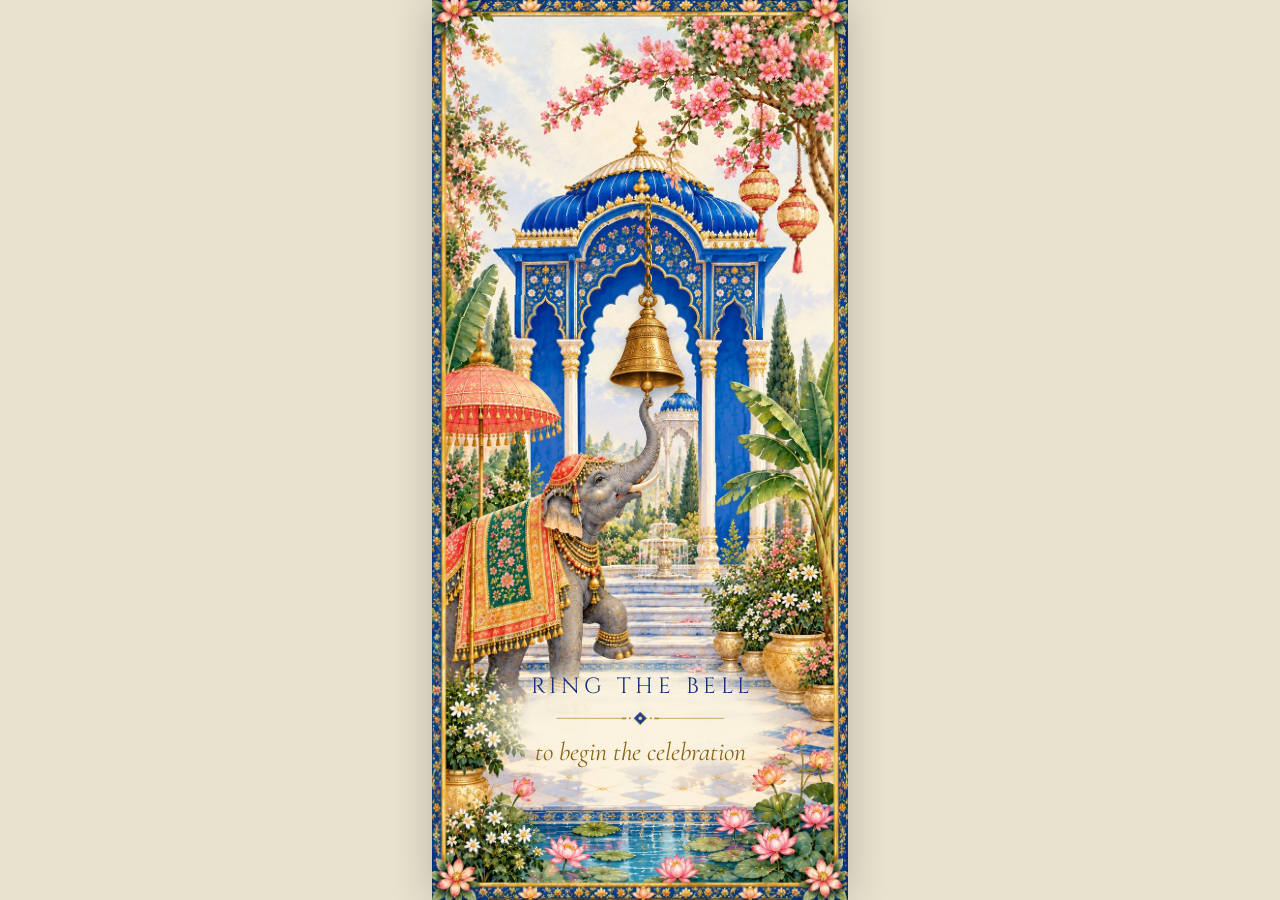
==== commit 9e67bc0a: "Apply the family's corrections: Shah, event names and notes, new photos, SVD Event contacts, RSVP to" ====
--- a/index.html
+++ b/index.html
@@ -76,12 +76,12 @@
 .nm{font:400 19cqw/.88 'Pinyon Script',cursive;color:var(--navy)}
 .nm{position:relative}.nm:first-child{left:2.5cqw}.nm:last-child{left:-2.5cqw}
 .amp{margin:0;position:relative;left:-1cqw;z-index:1;font:400 22cqw/.46 'Pinyon Script',cursive;color:var(--gold)}
-.ln{font:400 4.1cqw/1 'Cinzel',serif;color:var(--navy);padding-left:.16em}
+.ln{font:700 5cqw/1 'Cinzel',serif;color:var(--navy);padding-left:.16em;text-shadow:0 0 6px #fcf0da,0 0 12px #fcf0da}
 .dv{display:block;width:62%;height:4cqw;margin:0 auto}
 .scr{position:absolute;left:20%;width:60%;top:84.6%;text-align:center;opacity:var(--f,1);background:none;border:0;padding:2cqw 0 3cqw;cursor:pointer;font:inherit}.scr:focus-visible{outline:2px solid var(--gold);outline-offset:2px}
-.scr span{display:block;font:400 4.2cqw/1 'Cinzel',serif;letter-spacing:.18em;color:var(--gold);padding-left:.18em;animation:pl 1.8s cubic-bezier(.45,0,.55,1) infinite}
+.scr span{display:inline-block;font:700 4.4cqw/1 'Cinzel',serif;letter-spacing:.16em;color:var(--navy);padding:2cqw 4cqw 2cqw 4.16cqw;border-radius:99px;background:#fbf3dfe6;box-shadow:0 0 0 1px #c9a24a;animation:pl 1.8s cubic-bezier(.45,0,.55,1) infinite}
 .scr svg{display:block;width:4cqw;height:8cqw;margin:2.6cqw auto 0;animation:ar 1.8s cubic-bezier(.45,0,.55,1) infinite}
-@keyframes pl{50%{opacity:.65}}@keyframes ar{50%{transform:translateY(7px)}}
+@keyframes pl{50%{opacity:.85}}@keyframes ar{50%{transform:translateY(7px)}}
 .logo{opacity:0;transform:scale(.9);filter:blur(9px);transition:opacity 1.6s ease .3s,transform 1.9s cubic-bezier(.2,.7,.2,1) .3s,filter 1.5s ease .3s}
 #p2.show .logo{opacity:1;transform:none;filter:none}
 .logo img{display:block;margin:0 auto;height:calc(var(--h)*.30);width:auto}
@@ -99,7 +99,7 @@
 .bl{font:italic 4cqw/1.5 'Cormorant Garamond',serif;color:var(--ink)}.bl:first-child{color:var(--navy)}
 .n3{font:400 15cqw/1 'Pinyon Script',cursive;color:var(--navy)}
 .pr{font:italic 3.5cqw/1.45 'Cormorant Garamond',serif;color:var(--ink)}
-.am3{font:400 18cqw/.5 'Pinyon Script',cursive;color:var(--gold)}
+.am3{font:400 12cqw/1 'Pinyon Script',cursive;color:var(--gold)}
 .dt{font:400 3.6cqw/1 'Cinzel',serif;letter-spacing:.14em;color:var(--navy)}
 .vn{font:italic 4cqw/1.2 'Cormorant Garamond',serif;color:var(--ink);margin-top:2cqw}
 .amrow{display:flex;align-items:center;justify-content:center;gap:3cqw}.amrow i{display:block;width:17cqw;border-top:1px solid #b98a30}
@@ -156,14 +156,14 @@
   <div class="t" style="top:17%"><h1 class="sr">Darpan &amp; Helly</h1><div class="logo"><img src="assets/img/invite/monogram.webp" alt="Monogram of Darpan and Helly"></div></div>
   <div class="t fx" style="top:49.6%;--d:1.5s"><svg class="dv" viewBox="0 0 300 24"><use href="#orn"/></svg></div>
   <div class="t fx" style="top:54.6%;--d:1.8s"><div class="ln">18 — 19 JANUARY 2027</div></div>
-  <div class="t fx" style="top:58.8%;--d:2s"><div class="ln" style="letter-spacing:.22em;font-size:3.7cqw">CHIKHLI</div></div>
+  <div class="t fx" style="top:60%;--d:2s"><div class="ln" style="letter-spacing:.22em">CHIKHLI</div></div>
   <button class="scr fx" id="scr" style="--d:2.5s" aria-label="Scroll to explore: go to the invitation"><span>SCROLL TO EXPLORE</span><svg viewBox="0 0 16 32" fill="none" stroke="#14307a" stroke-width="1.5" stroke-linecap="round" stroke-linejoin="round"><path d="M8 2v27M2 23l6 6 6-6"/></svg></button>
  </div></section>
  <section class="page" id="p3"><div class="p3fade"></div><div class="art"><img class="bg" src="assets/img/invite/frame.webp" alt="Invitation panel framed by blue and gold arch, peacocks and hanging domes">
   <div class="g fx" style="top:30.5%;--d:1.2s"><div class="bl">With the blessings of the divine<br><span style="color:var(--ink)">we request the honour of your presence<br>at the wedding celebration of</span></div></div>
   <div class="g fx" style="top:40.6%;--d:1.45s"><div class="n3">Darpan</div><div class="pr">(S/O Mr. Dinesh J Shrishrimal<br>&amp; Mrs. Meenal D Shrishrimal)</div></div>
-  <div class="g fx" style="top:48.8%;--d:1.7s;left:12%;width:78%"><div class="amrow"><i></i><span class="am3">&amp;</span><i></i></div></div>
-  <div class="g fx" style="top:58.2%;--d:1.95s"><div class="n3">Helly</div><div class="pr">(D/O Mr. Mahavir U Kachhara<br>&amp; Mrs. Bhavika M Kachhara)</div></div>
+  <div class="g fx" style="top:48.8%;--d:1.7s;left:12%;width:78%"><div class="amrow"><i></i><span class="am3">weds</span><i></i></div></div>
+  <div class="g fx" style="top:58.2%;--d:1.95s"><div class="n3">Helly</div><div class="pr">(D/O Mr. Mahavir U Shah<br>&amp; Mrs. Bhavika M Shah)</div></div>
   <div class="g fx" style="top:70.8%;--d:2.2s"><div class="dt">18 – 19 JANUARY 2027</div><div class="vn">Krishna Resort, Chikhli</div></div>
  <div class="g fx" style="top:66.4%;--d:2.1s"><svg class="dv3" viewBox="0 0 300 24"><use href="#orn"/></svg></div>
   <div class="g fx" style="top:75.8%;--d:2.4s"><svg class="dv3" viewBox="0 0 300 24"><use href="#orn"/></svg></div>
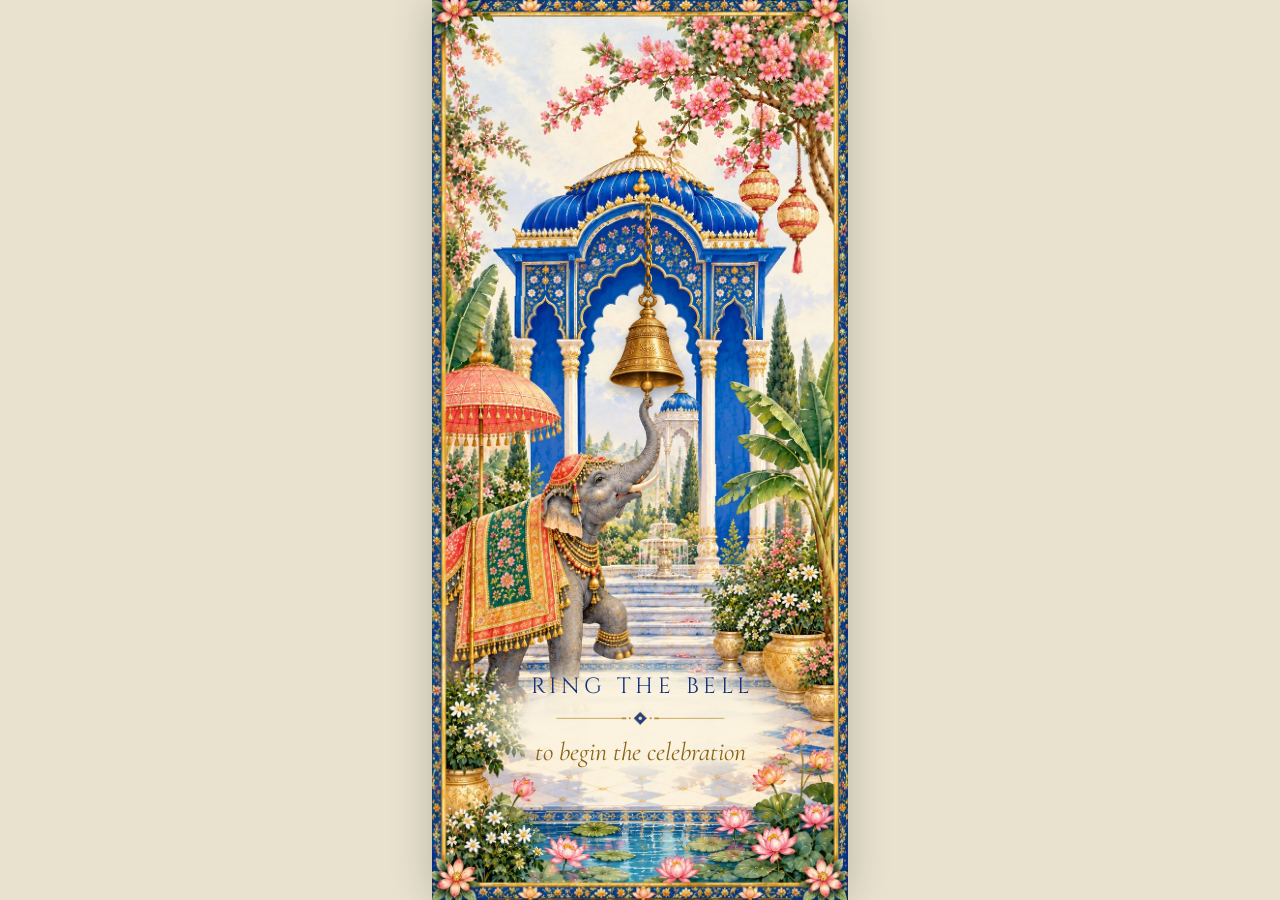
==== commit 4d0888ef: "Apply correction 2: Weds, Sangeet shimmer palette, Chhakka, Shaam, remove notes section Co-Authored-" ====
--- a/index.html
+++ b/index.html
@@ -154,15 +154,15 @@
  <section class="page" id="p2"><div class="art"><img class="bg" src="assets/img/invite/garden.webp" alt="Marble pavilions and a fountain in a lotus pond, beneath pink blossoms">
   <div class="bird"><img src="assets/img/invite/kingfisher.webp" alt=""></div>
   <div class="t" style="top:17%"><h1 class="sr">Darpan &amp; Helly</h1><div class="logo"><img src="assets/img/invite/monogram.webp" alt="Monogram of Darpan and Helly"></div></div>
-  <div class="t fx" style="top:49.6%;--d:1.5s"><svg class="dv" viewBox="0 0 300 24"><use href="#orn"/></svg></div>
-  <div class="t fx" style="top:54.6%;--d:1.8s"><div class="ln">18 — 19 JANUARY 2027</div></div>
-  <div class="t fx" style="top:60%;--d:2s"><div class="ln" style="letter-spacing:.22em">CHIKHLI</div></div>
+  <div class="t fx" style="top:49.1%;--d:1.5s"><svg class="dv" viewBox="0 0 300 24"><use href="#orn"/></svg></div>
+  <div class="t fx" style="top:54.1%;--d:1.8s"><div class="ln">18 — 19 JANUARY 2027</div></div>
+  <div class="t fx" style="top:59.5%;--d:2s"><div class="ln" style="letter-spacing:.22em">CHIKHLI</div></div>
   <button class="scr fx" id="scr" style="--d:2.5s" aria-label="Scroll to explore: go to the invitation"><span>SCROLL TO EXPLORE</span><svg viewBox="0 0 16 32" fill="none" stroke="#14307a" stroke-width="1.5" stroke-linecap="round" stroke-linejoin="round"><path d="M8 2v27M2 23l6 6 6-6"/></svg></button>
  </div></section>
  <section class="page" id="p3"><div class="p3fade"></div><div class="art"><img class="bg" src="assets/img/invite/frame.webp" alt="Invitation panel framed by blue and gold arch, peacocks and hanging domes">
   <div class="g fx" style="top:30.5%;--d:1.2s"><div class="bl">With the blessings of the divine<br><span style="color:var(--ink)">we request the honour of your presence<br>at the wedding celebration of</span></div></div>
   <div class="g fx" style="top:40.6%;--d:1.45s"><div class="n3">Darpan</div><div class="pr">(S/O Mr. Dinesh J Shrishrimal<br>&amp; Mrs. Meenal D Shrishrimal)</div></div>
-  <div class="g fx" style="top:48.8%;--d:1.7s;left:12%;width:78%"><div class="amrow"><i></i><span class="am3">weds</span><i></i></div></div>
+  <div class="g fx" style="top:48.8%;--d:1.7s;left:12%;width:78%"><div class="amrow"><i></i><span class="am3">Weds</span><i></i></div></div>
   <div class="g fx" style="top:58.2%;--d:1.95s"><div class="n3">Helly</div><div class="pr">(D/O Mr. Mahavir U Shah<br>&amp; Mrs. Bhavika M Shah)</div></div>
   <div class="g fx" style="top:70.8%;--d:2.2s"><div class="dt">18 – 19 JANUARY 2027</div><div class="vn">Krishna Resort, Chikhli</div></div>
  <div class="g fx" style="top:66.4%;--d:2.1s"><svg class="dv3" viewBox="0 0 300 24"><use href="#orn"/></svg></div>
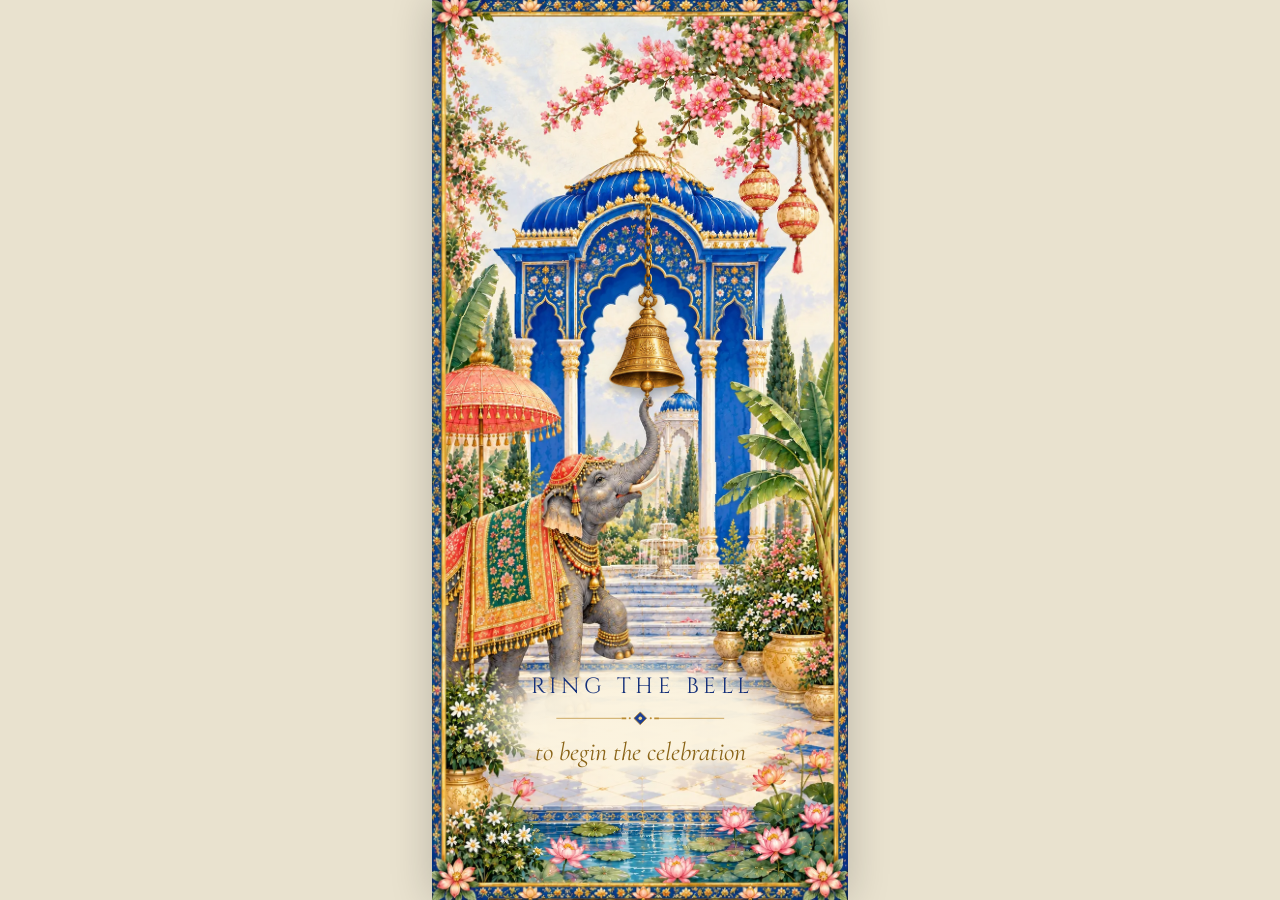
==== commit d283aaf9: "Apply correction 3 update: Celebration and Location buttons, Shagna di Shaam, The Wedding; RSVPs sav" ====
--- a/index.html
+++ b/index.html
@@ -173,7 +173,7 @@
   <svg class="dv3 fx" style="--d:.35s" viewBox="0 0 300 24" aria-hidden="true"><use href="#orn"/></svg>
   <div class="cd fx" id="countdown" style="--d:.5s" aria-label="Time until the celebrations begin"><div><b data-u="d">–</b><span>days</span></div><div><b data-u="h">–</b><span>hours</span></div><div><b data-u="m">–</b><span>minutes</span></div></div>
   <ul class="evs fx" id="evs" style="--d:.7s"></ul>
-  <div class="btns fx" style="--d:.9s"><a class="pri" href="rsvp.html">RSVP</a><a href="events.html">FULL SCHEDULE</a><a href="story.html">OUR STORY</a></div>
+  <div class="btns fx" style="--d:.9s"><a class="pri" href="rsvp.html">RSVP</a><a href="events.html">FULL SCHEDULE</a><a href="story.html">OUR STORY</a><a href="celebrations.html">CELEBRATION</a><a href="https://www.google.com/maps/search/?api=1&amp;query=Krishna+Resort+Chikhli" target="_blank" rel="noopener">LOCATION</a></div>
   <p class="tag4 fx" style="--d:1.1s">#DarpanKiHelly</p>
  </section>
 </div>
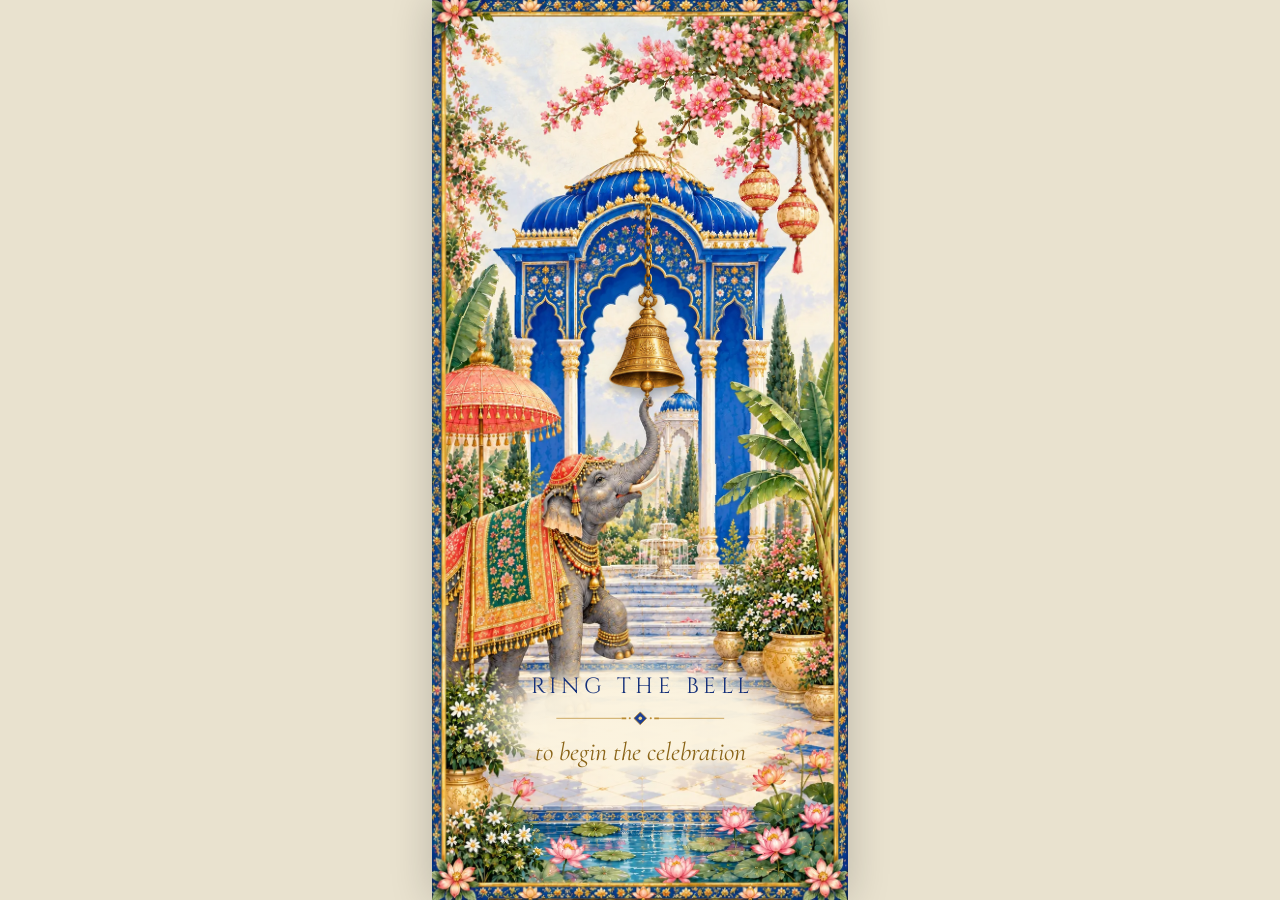
==== commit d6aa71d1: "Custom domain: darpanwedshelly.in Co-Authored-By: Claude Opus 5.5 <noreply@anthropic.com>" ====
--- a/index.html
+++ b/index.html
@@ -5,10 +5,10 @@
 <meta name="description" content="Join Darpan and Helly for their wedding celebration on 18–19 January 2027 at Krishna Resort, Chikhli. #DarpanKiHelly">
 <meta name="theme-color" content="#14307a">
 <meta property="og:type" content="website">
-<meta property="og:url" content="https://shibinsibi.github.io/darpan-ki-helly/">
+<meta property="og:url" content="https://darpanwedshelly.in/">
 <meta property="og:title" content="Darpan &amp; Helly – Wedding">
 <meta property="og:description" content="18–19 January 2027 · Krishna Resort, Chikhli">
-<meta property="og:image" content="https://shibinsibi.github.io/darpan-ki-helly/assets/img/invite/og.jpg">
+<meta property="og:image" content="https://darpanwedshelly.in/assets/img/invite/og.jpg">
 <meta property="og:image:width" content="1200">
 <meta property="og:image:height" content="630">
 <meta name="twitter:card" content="summary_large_image">
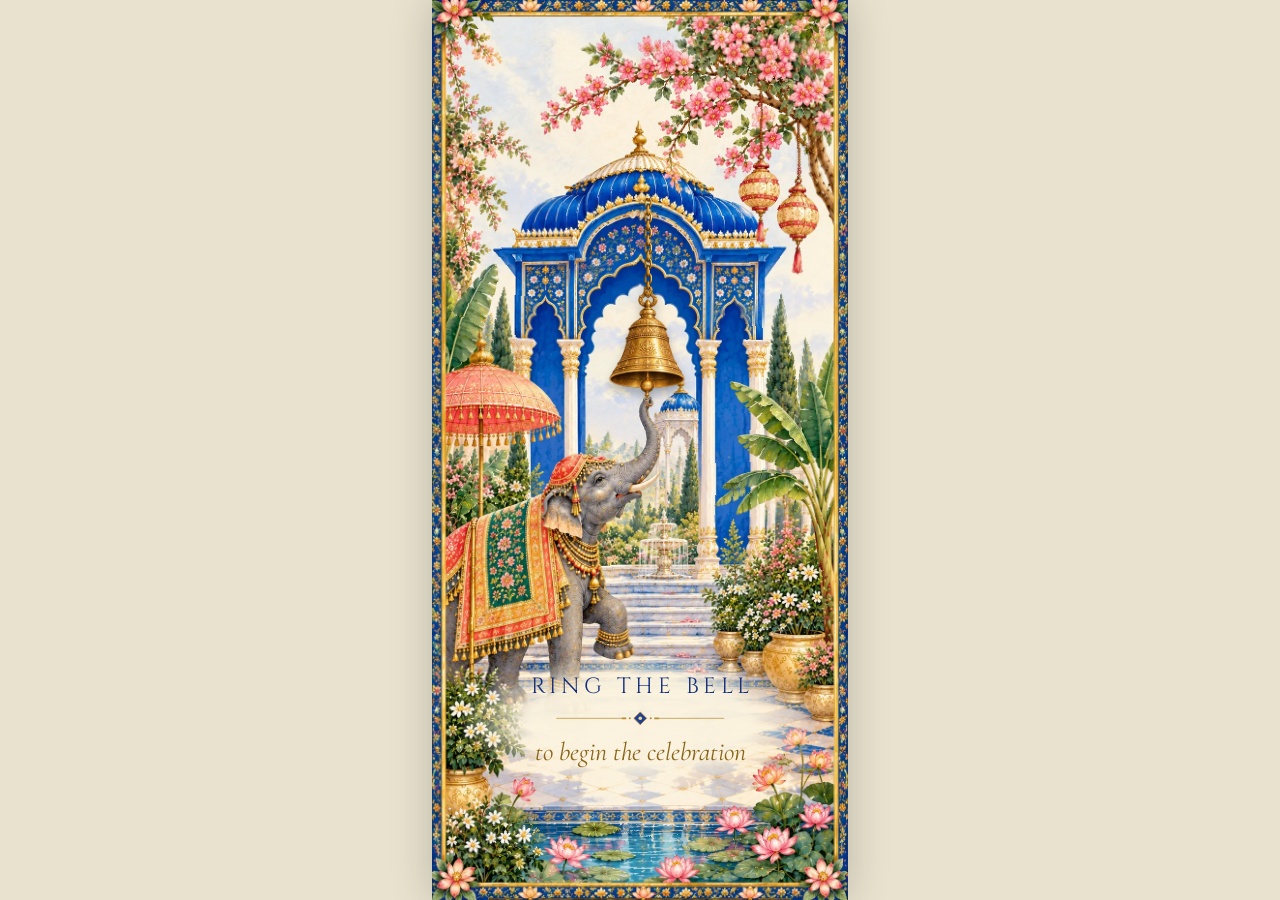
==== commit 808eea03: "Play the wedding song across all pages Use the same song as the reference invite (starts at 0:15, fa" ====
--- a/index.html
+++ b/index.html
@@ -185,31 +185,25 @@
 <nav class="menu" id="menu" aria-label="Site menu"><button data-t="p2">THE COUPLE</button><button data-t="p3">INVITATION</button><button data-t="p4">CELEBRATIONS</button><hr><a href="events.html">EVENT DETAILS</a><a href="story.html">OUR STORY</a><a href="rsvp.html">RSVP</a><button class="x" id="cl">CLOSE</button></nav>
 </main>
 <script src="assets/events-data.js"></script>
+<script src="assets/music.js"></script>
 <script>
 (()=>{
 const $=id=>document.getElementById(id),body=document.body,sc=$('sc'),rm=matchMedia('(prefers-reduced-motion:reduce)').matches;
 const go=()=>body.classList.add('ready');
 Promise.race([Promise.all(['1em Cinzel','1em "Pinyon Script"','italic 1em "Cormorant Garamond"'].map(f=>document.fonts.load(f))),new Promise(r=>setTimeout(r,3000))]).then(()=>document.fonts.ready).then(go,go);
-let ac,mg,on=false,tm,step=0;
+let ac;
 const AC=()=>ac||(ac=new (window.AudioContext||window.webkitAudioContext)());
 function bellSound(){try{const c=AC(),t=c.currentTime,o=c.createGain();o.gain.value=.5;o.connect(c.destination);
 [[1,1],[2.01,.5],[2.76,.45],[4.07,.25],[5.4,.18],[8.9,.08]].forEach(([r,a])=>{const s=c.createOscillator(),g=c.createGain();s.frequency.value=392*r;s.type='sine';g.gain.setValueAtTime(0,t);g.gain.linearRampToValueAtTime(a*.5,t+.01);g.gain.exponentialRampToValueAtTime(.0005,t+(r>3?1.4:4.2));s.connect(g).connect(o);s.start(t);s.stop(t+4.5)})}catch(e){}}
-const sc5=[261.6,293.7,329.6,392,440,523.3,587.3],pat=[0,2,4,2,5,4,2,1,0,2,4,6,5,4,2,3];
-function note(){const c=AC(),t=c.currentTime,s=c.createOscillator(),g=c.createGain();s.type='triangle';s.frequency.value=sc5[pat[step++%pat.length]];
-g.gain.setValueAtTime(0,t);g.gain.linearRampToValueAtTime(.07,t+.03);g.gain.exponentialRampToValueAtTime(.001,t+1.6);s.connect(g).connect(mg);s.start(t);s.stop(t+1.7)}
-function music(v){on=v;const b=$('mus');b.setAttribute('aria-pressed',v);b.setAttribute('aria-label','Turn wedding music '+(v?'off':'on'));b.style.opacity=v?1:.6;
- if(v){const c=AC();c.resume();if(!mg){mg=c.createGain();mg.gain.value=1;const d=c.createDelay();d.delayTime.value=.38;const f=c.createGain();f.gain.value=.35;mg.connect(c.destination);mg.connect(d);d.connect(f);f.connect(d);f.connect(c.destination)}
- clearInterval(tm);note();tm=setInterval(note,650)}else clearInterval(tm)}
-$('mus').onclick=()=>music(!on);
 function sparks(){const b=$('sparks');for(let i=0;i<22;i++){const s=document.createElement('span'),z=4+Math.random()*6;s.className='sp';s.style.cssText=`left:${34+Math.random()*34}%;top:${18+Math.random()*30}%;width:${z}px;height:${z}px;--dl:${(Math.random()*1.6).toFixed(2)}s`;b.appendChild(s)}}
-// Guests coming back from another page this session skip the bell (music waits for a tap)
+// Guests coming back from another page this session skip the bell; music.js carries the song on
 const KEY='dkh-rang',seen=(()=>{try{return sessionStorage.getItem(KEY)}catch(e){}})();
 function enter(){$('p1').classList.add('gone');body.classList.add('entered');$('p2').classList.add('show');$('ctl').classList.remove('hide');try{sessionStorage.setItem(KEY,1)}catch(e){}}
 $('p1').onclick=()=>{const p=$('p1');if(p.dataset.d)return;p.dataset.d=1;
  $('bell').classList.add('ring');bellSound();if(!rm){p.classList.add('ringing');sparks()}
  if(rm){setTimeout(fin,300);return}
  setTimeout(()=>p.classList.add('leave'),1100);setTimeout(()=>{$('p2').classList.add('show');$('pb').classList.add('go');$('ctl').classList.remove('hide');music(true)},2500);setTimeout(fin,3200);
- function fin(){enter();if(!on)music(true)}};
+ function fin(){enter();if(rm)music(true)}};
 const io=new IntersectionObserver(e=>e.forEach(x=>{if(x.isIntersecting&&body.classList.contains('entered'))x.target.classList.add('show')}),{root:sc,threshold:.3});
 io.observe($('p3'));io.observe($('p4'));
 const a2=document.querySelector('#p2 .art');
@@ -232,7 +226,7 @@
 const run=()=>{const s=Math.max(0,Math.floor((target-Date.now())/1000));cells.d.textContent=Math.floor(s/86400);cells.h.textContent=String(Math.floor(s/3600)%24).padStart(2,'0');cells.m.textContent=String(Math.floor(s/60)%60).padStart(2,'0')};
 run();setInterval(run,30000);
 const hash=location.hash.slice(1),jump={couple:'p2',invitation:'p3',celebrations:'p4'}[hash];
-if(seen||jump){enter();music(false);if(jump)requestAnimationFrame(()=>{sc.scrollTop=$(jump).offsetTop})}
+if(seen||jump){enter();if(jump)requestAnimationFrame(()=>{sc.scrollTop=$(jump).offsetTop})}
 })();
 </script>
 </body></html>
